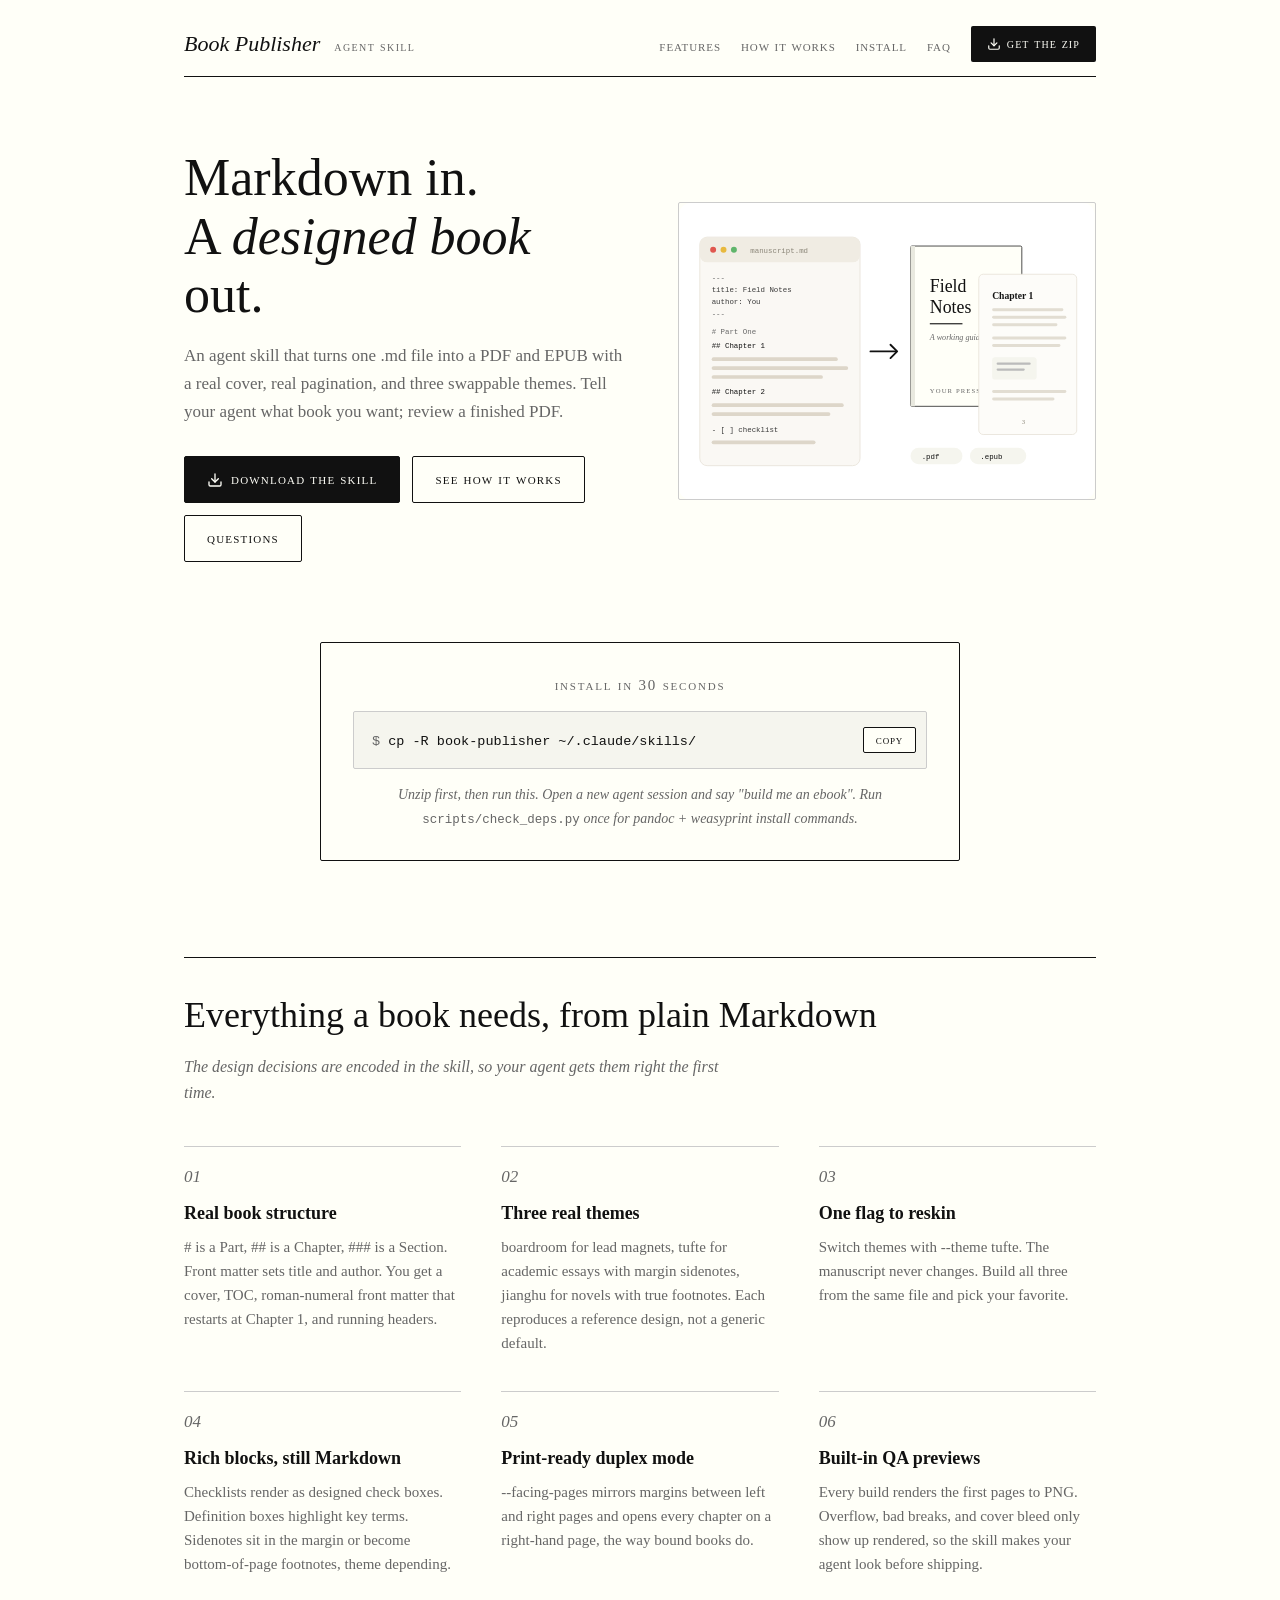
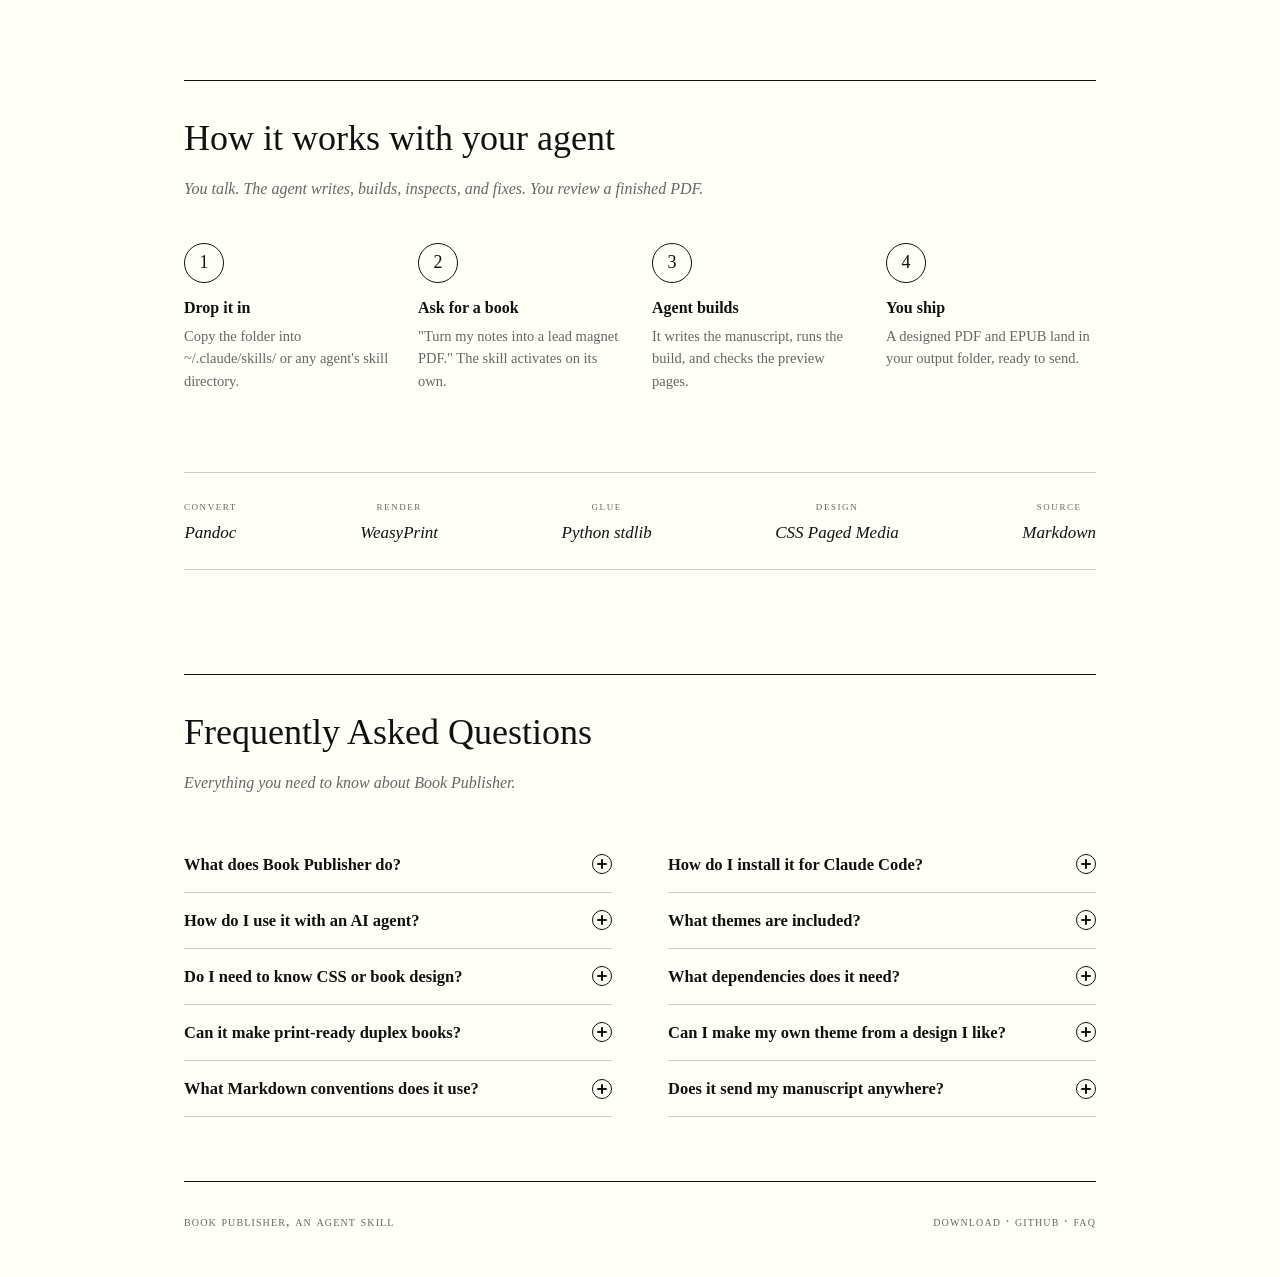
==== site/index.html @ 3c1a888c "feat: initial release of book-publisher agent skill Markdown manuscript to designed PDF + EPUB. Thre" ====
<!DOCTYPE html>
<html lang="en">
<head>
  <meta charset="UTF-8">
  <meta name="viewport" content="width=device-width, initial-scale=1.0">
  <title>Book Publisher: Turn Markdown into designed PDF and EPUB books</title>
  <meta name="description" content="Builds designed PDF and EPUB books from one Markdown file. Three real themes, cover pages, sidenotes, print-ready pagination. An agent skill, free and offline.">
  <meta name="keywords" content="book publisher skill, markdown to pdf book, markdown to epub, ebook generator, lead magnet pdf, agent skill, claude code skill, pandoc weasyprint book, book from markdown">
  <meta name="robots" content="index, follow">
  <meta name="author" content="Book Publisher">
  <meta name="theme-color" content="#fffff8">
  <link rel="canonical" href="https://bookpublisher.cc4.marketing/">

  <!-- Open Graph -->
  <meta property="og:type" content="website">
  <meta property="og:url" content="https://bookpublisher.cc4.marketing/">
  <meta property="og:title" content="Book Publisher: Turn Markdown into designed PDF and EPUB books">
  <meta property="og:description" content="One Markdown file in, a designed book out. Cover, TOC, sidenotes, three themes, print-ready pagination. Runs offline with your AI agent.">
  <meta property="og:site_name" content="Book Publisher">
  <meta property="og:locale" content="en_US">

  <!-- Twitter Card -->
  <meta name="twitter:card" content="summary_large_image">
  <meta name="twitter:url" content="https://bookpublisher.cc4.marketing/">
  <meta name="twitter:title" content="Book Publisher: Turn Markdown into designed PDF and EPUB books">
  <meta name="twitter:description" content="Write Markdown, get a designed book. Three themes, real pagination, EPUB included. Free, offline, agent-native.">

  <!-- Structured Data: SoftwareApplication -->
  <script type="application/ld+json">
  {
    "@context": "https://schema.org",
    "@type": "SoftwareApplication",
    "name": "Book Publisher",
    "applicationCategory": "DesktopApplication",
    "operatingSystem": "macOS, Linux",
    "url": "https://bookpublisher.cc4.marketing/",
    "description": "Builds designed PDF and EPUB books from one Markdown file. Three real themes, cover pages, sidenotes, print-ready pagination. An agent skill, free and offline.",
    "offers": { "@type": "Offer", "price": "0", "priceCurrency": "USD" },
    "softwareVersion": "0.1.0",
    "codeRepository": "https://github.com/blacklogos/book-publisher",
    "featureList": [
      "One Markdown manuscript builds both PDF and EPUB",
      "Three swappable themes derived from real reference designs",
      "Cover page, TOC, roman-numeral front matter, running headers",
      "Checklists, definition boxes, sidenotes, and real footnotes",
      "Facing-pages mode with mirrored margins for duplex print",
      "Automatic preview PNGs of rendered pages for QA",
      "Works with Claude Code, Codex, and any agent that reads skill folders"
    ]
  }
  </script>

  <!-- Structured Data: FAQPage -->
  <script type="application/ld+json">
  {
    "@context": "https://schema.org",
    "@type": "FAQPage",
    "mainEntity": [
      {
        "@type": "Question",
        "name": "What does Book Publisher do?",
        "acceptedAnswer": { "@type": "Answer", "text": "Book Publisher is an agent skill that turns a single Markdown manuscript into a designed PDF and EPUB book. It produces a full-bleed cover, table of contents, part and chapter openers, page numbers, running headers, sidenotes, and checklists, all from plain Markdown headings and front matter." }
      },
      {
        "@type": "Question",
        "name": "How do I install Book Publisher for Claude Code?",
        "acceptedAnswer": { "@type": "Answer", "text": "Unzip the package and copy the book-publisher folder into your skills directory: cp -R book-publisher ~/.claude/skills/ for all projects, or into your-repo/.claude/skills/ for one project. Open a new Claude session and ask for a book; the skill activates automatically." }
      },
      {
        "@type": "Question",
        "name": "How do I use Book Publisher with an AI agent?",
        "acceptedAnswer": { "@type": "Answer", "text": "After installing, just describe the book you want in plain language, for example 'Turn my notes into a lead magnet PDF' or 'Write a 5-chapter guide to sourdough and build it as a book'. The agent reads the skill, writes or adapts the manuscript, builds the PDF and EPUB, and inspects rendered preview images before handing it over. No commands needed from you." }
      },
      {
        "@type": "Question",
        "name": "What themes are included in Book Publisher?",
        "acceptedAnswer": { "@type": "Answer", "text": "Book Publisher ships three themes: boardroom, a corporate lead-magnet look with colored headings and a full-bleed cover; tufte, a monochrome academic style with margin sidenotes adapted from Tufte CSS; and jianghu, a translated-novel look with digest trim, centered chapter openers, and real bottom-of-page footnotes. Switching themes is one flag and never requires manuscript changes." }
      },
      {
        "@type": "Question",
        "name": "Do I need to know CSS or book design to use Book Publisher?",
        "acceptedAnswer": { "@type": "Answer", "text": "No. Book Publisher encodes the design decisions: where chapters break, how the table of contents nests, how front matter is numbered. You write ordinary Markdown headings and the themes handle typography and pagination. Design tokens are exposed as CSS custom properties only if you want to customize." }
      },
      {
        "@type": "Question",
        "name": "What dependencies does Book Publisher need?",
        "acceptedAnswer": { "@type": "Answer", "text": "Book Publisher needs two tools: pandoc for Markdown conversion and weasyprint for print-quality PDF rendering. The included check_deps.py script detects your OS and prints the exact install commands, for example brew install pandoc and uv tool install weasyprint on macOS. Everything else is Python standard library." }
      },
      {
        "@type": "Question",
        "name": "Can Book Publisher make print-ready books for double-sided printing?",
        "acceptedAnswer": { "@type": "Answer", "text": "Yes. Add the --facing-pages flag and margins mirror between left and right pages, running headers alternate, and every chapter opens on a right-hand page, inserting a blank left page when needed, the way bound books do. Without the flag you get single-sided output ideal for screen reading." }
      },
      {
        "@type": "Question",
        "name": "Can I create my own theme from a design I like?",
        "acceptedAnswer": { "@type": "Answer", "text": "Yes. Book Publisher documents the exact process used to build its three themes: fetch the reference PDF or web page, sample the real colors, read the real fonts and CSS, then translate to print CSS. Hand your agent the reference and say 'make a theme from this'; the guide in references/themes.md covers the known pitfalls." }
      },
      {
        "@type": "Question",
        "name": "What Markdown conventions does the manuscript use?",
        "acceptedAnswer": { "@type": "Answer", "text": "Simple ones: a level-1 heading is a Part, level-2 is a Chapter, level-3 is a Section. YAML front matter at the top sets title, subtitle, author, and publisher. Checklists, definition boxes, and sidenotes use ordinary Markdown syntax, and a working example manuscript demonstrating every pattern is bundled to copy from." }
      },
      {
        "@type": "Question",
        "name": "Does Book Publisher send my manuscript anywhere?",
        "acceptedAnswer": { "@type": "Answer", "text": "No. Book Publisher runs entirely on your machine. Pandoc and WeasyPrint are local tools, the build script is offline Python, and your manuscript never leaves your computer. There is no server, no account, and no telemetry." }
      }
    ]
  }
  </script>

  <style>
    *, *::before, *::after { margin: 0; padding: 0; box-sizing: border-box; }

    /* Tufte tokens, lifted from the skill's tufte theme pdf.css */
    :root {
      --paper: #fffff8;
      --ink: #111111;
      --muted: #666666;
      --rule: #cccccc;
      --faint: #f5f5ee;
      --radius: 2px;
      --font-serif: Georgia, "Palatino Linotype", "Times New Roman", "Book Antiqua", Palatino, serif;
      --font-sans: "Gill Sans", "Gill Sans MT", Calibri, sans-serif;
      --font-mono: Menlo, Consolas, "Liberation Mono", monospace;
    }

    body {
      font-family: var(--font-serif);
      color: var(--ink);
      background: var(--paper);
      min-height: 100vh;
      line-height: 1.65;
      font-size: 17px;
    }

    .container { max-width: 960px; margin: 0 auto; padding: 0 24px; }

    .smallcaps {
      font-variant: small-caps;
      letter-spacing: 0.08em;
      text-transform: lowercase;
    }

    /* ── Header: flat, rule-separated, no pill ── */
    header { padding: 26px 0 0; }
    .header-inner {
      display: flex; align-items: baseline; justify-content: space-between;
      border-bottom: 1px solid var(--ink);
      padding-bottom: 14px;
    }
    .header-left { display: flex; align-items: baseline; gap: 14px; }
    .logo { font-family: var(--font-serif); font-size: 22px; font-style: italic; color: var(--ink); text-decoration: none; }
    .badge {
      font-family: var(--font-serif); font-variant: small-caps; text-transform: lowercase;
      letter-spacing: 0.1em; font-size: 14px; color: var(--muted);
    }
    .header-right { display: flex; align-items: baseline; gap: 20px; }
    .header-link {
      font-size: 15px; color: var(--muted); text-decoration: none;
      font-variant: small-caps; text-transform: lowercase; letter-spacing: 0.06em;
      transition: color 0.2s;
    }
    .header-link:hover { color: var(--ink); }
    .gh-btn {
      display: inline-flex; align-items: center; gap: 6px;
      background: var(--ink); color: var(--paper);
      font-family: var(--font-serif); font-size: 14px;
      font-variant: small-caps; text-transform: lowercase; letter-spacing: 0.08em;
      padding: 6px 16px; border-radius: var(--radius); text-decoration: none;
      transition: background 0.2s;
    }
    .gh-btn:hover { background: #333; }

    /* ── Hero ── */
    .hero { padding: 72px 0 48px; display: grid; grid-template-columns: 1.05fr 1fr; gap: 56px; align-items: center; }
    .hero-text h1 {
      font-family: var(--font-serif); font-weight: 400;
      font-size: clamp(34px, 4.6vw, 52px); line-height: 1.12; margin-bottom: 18px;
    }
    .hero-text h1 span { font-style: italic; }
    .hero-text .tagline { font-size: 17px; color: var(--muted); margin-bottom: 30px; max-width: 460px; }
    .hero-ctas { display: flex; gap: 12px; flex-wrap: wrap; align-items: center; }
    .btn-primary, .btn-dark, .btn-secondary {
      display: inline-flex; align-items: center; gap: 8px;
      font-family: var(--font-serif); font-size: 15px;
      font-variant: small-caps; text-transform: lowercase; letter-spacing: 0.08em;
      padding: 10px 22px; border-radius: var(--radius);
      text-decoration: none; cursor: pointer;
      transition: background 0.2s, color 0.2s;
    }
    .btn-primary { background: var(--ink); color: var(--paper); border: 1px solid var(--ink); }
    .btn-primary:hover { background: #333; }
    .btn-dark, .btn-secondary { background: transparent; color: var(--ink); border: 1px solid var(--ink); }
    .btn-dark:hover, .btn-secondary:hover { background: var(--faint); }

    .hero-visual { position: relative; }
    .hero-visual .screenshot {
      width: 100%;
      border: 1px solid var(--rule);
      border-radius: var(--radius);
      background: var(--paper);
    }
    .hero-visual .screenshot-glow { display: none; }

    /* ── Install card: hairline box, light code block ── */
    .install-section { padding: 32px 0 48px; }
    .install-card {
      border: 1px solid var(--ink); border-radius: var(--radius);
      padding: 30px 32px; max-width: 640px; margin: 0 auto; text-align: center;
    }
    .install-card .label {
      font-family: var(--font-serif); font-variant: small-caps; text-transform: lowercase;
      letter-spacing: 0.12em; font-size: 15px; color: var(--muted); margin-bottom: 14px;
    }
    .install-code {
      position: relative; background: var(--faint);
      border: 1px solid var(--rule); border-radius: var(--radius);
      padding: 14px 92px 14px 18px; text-align: left;
    }
    .install-code code { font-family: var(--font-mono); font-size: 13.5px; color: var(--ink); word-break: break-all; }
    .install-code code .prompt { color: var(--muted); }
    .install-note { font-size: 14px; color: var(--muted); margin-top: 14px; font-style: italic; }
    .install-note code { font-family: var(--font-mono); font-size: 12.5px; font-style: normal; }
    .copy-btn {
      position: absolute; top: 50%; right: 10px; transform: translateY(-50%);
      background: var(--paper); border: 1px solid var(--ink);
      color: var(--ink); font-family: var(--font-serif); font-size: 13px;
      font-variant: small-caps; text-transform: lowercase; letter-spacing: 0.06em;
      padding: 4px 12px; border-radius: var(--radius); cursor: pointer;
      transition: background 0.2s, color 0.2s;
    }
    .copy-btn:hover { background: var(--ink); color: var(--paper); }
    .copy-btn.copied { background: var(--ink); color: var(--paper); }

    /* ── Section headings: rule above, italic sub ── */
    .section-heading { text-align: left; margin-bottom: 40px; border-top: 1px solid var(--ink); padding-top: 28px; }
    .section-heading h2 { font-family: var(--font-serif); font-weight: 400; font-size: clamp(26px, 3.6vw, 36px); margin-bottom: 8px; }
    .section-heading p { color: var(--muted); font-size: 16px; font-style: italic; max-width: 560px; }

    /* ── Features: flat entries with top rules, no cards ── */
    .features { padding: 48px 0 56px; }
    .features-grid { display: grid; grid-template-columns: repeat(3, 1fr); gap: 36px 40px; }
    .feature-card { border-top: 1px solid var(--rule); padding-top: 16px; }
    .feature-num {
      font-family: var(--font-serif); font-style: italic;
      font-size: 17px; color: var(--muted); margin-bottom: 8px;
    }
    .feature-card h3 { font-family: var(--font-serif); font-weight: 700; font-size: 18px; margin-bottom: 6px; }
    .feature-card p { font-size: 15px; color: var(--muted); line-height: 1.6; }

    /* ── How It Works ── */
    .how-it-works { padding: 48px 0 56px; }
    .steps { display: grid; grid-template-columns: repeat(4, 1fr); gap: 24px; }
    .step { text-align: left; position: relative; }
    .step-num {
      width: 40px; height: 40px; border-radius: 50%;
      background: transparent; color: var(--ink); border: 1px solid var(--ink);
      font-family: var(--font-serif); font-size: 18px;
      display: inline-flex; align-items: center; justify-content: center; margin-bottom: 12px;
    }
    .step h3 { font-family: var(--font-serif); font-weight: 700; font-size: 16px; margin-bottom: 4px; }
    .step p { font-size: 14.5px; color: var(--muted); line-height: 1.55; }
    .step:not(:last-child)::after { display: none; }

    /* ── Tech stack: single rule row ── */
    .tech { padding: 24px 0 56px; }
    .tech-inner {
      border-top: 1px solid var(--rule); border-bottom: 1px solid var(--rule);
      padding: 22px 0;
      display: flex; align-items: baseline; justify-content: space-between; gap: 24px; flex-wrap: wrap;
    }
    .tech-item { text-align: center; }
    .tech-item .tech-label {
      font-variant: small-caps; text-transform: lowercase; letter-spacing: 0.12em;
      font-size: 13px; color: var(--muted); margin-bottom: 2px;
    }
    .tech-item .tech-name { font-family: var(--font-serif); font-style: italic; font-size: 17px; }

    /* ── FAQ ── */
    .faq { padding: 48px 0 64px; }
    .faq-grid { display: grid; grid-template-columns: 1fr 1fr; gap: 0 56px; }
    .faq-item { border-bottom: 1px solid var(--rule); }
    .faq-q {
      all: unset; box-sizing: border-box;
      display: flex; align-items: center; justify-content: space-between; gap: 12px;
      width: 100%; padding: 16px 0;
      font-family: var(--font-serif); font-size: 16.5px; font-weight: 700;
      color: var(--ink); cursor: pointer; line-height: 1.4;
    }
    .faq-q:hover { color: var(--muted); }
    .faq-icon {
      width: 20px; height: 20px; border-radius: 50%;
      border: 1px solid var(--ink); background: transparent;
      display: flex; align-items: center; justify-content: center; flex-shrink: 0;
      transition: background .2s;
    }
    .faq-icon svg { width: 10px; height: 10px; stroke: var(--ink); stroke-width: 2; stroke-linecap: round; fill: none; transition: transform .2s, stroke .2s; }
    .faq-item.open .faq-icon { background: var(--ink); }
    .faq-item.open .faq-icon svg { stroke: var(--paper); transform: rotate(45deg); }
    .faq-a { font-size: 15px; color: var(--muted); line-height: 1.7; max-height: 0; overflow: hidden; transition: max-height .3s ease; }
    .faq-a p { padding-bottom: 16px; }
    .faq-a code { font-family: var(--font-mono); font-size: 13px; }
    .faq-item.open .faq-a { max-height: 340px; }

    /* ── Footer ── */
    footer { padding: 28px 0 44px; border-top: 1px solid var(--ink); }
    .footer-inner { display: flex; justify-content: space-between; align-items: baseline; flex-wrap: wrap; gap: 12px; }
    .footer-inner span, .footer-inner a {
      font-family: var(--font-serif); font-variant: small-caps; text-transform: lowercase;
      letter-spacing: 0.08em; font-size: 14px; color: var(--muted); text-decoration: none;
    }
    .footer-inner a:hover { color: var(--ink); }

    /* ── Responsive ── */
    @media (max-width: 768px) {
      .hero { grid-template-columns: 1fr; padding: 44px 0 32px; gap: 36px; }
      .hero-text { text-align: left; }
      .features-grid { grid-template-columns: 1fr; }
      .steps { grid-template-columns: 1fr 1fr; gap: 28px; }
      .header-link { display: none; }
      .faq-grid { grid-template-columns: 1fr; }
      .footer-inner { flex-direction: column; }
      .tech-inner { justify-content: center; gap: 20px 32px; }
    }
    @media (max-width: 480px) { .steps { grid-template-columns: 1fr; } }
  </style>
</head>
<body>

  <!-- Header -->
  <div class="container">
    <header>
      <div class="header-inner">
        <div class="header-left">
          <a href="#" class="logo">Book Publisher</a>
          <span class="badge">Agent Skill</span>
        </div>
        <div class="header-right">
          <a href="#features" class="header-link">Features</a>
          <a href="#how" class="header-link">How it works</a>
          <a href="#install" class="header-link">Install</a>
          <a href="#faq" class="header-link">FAQ</a>
          <a href="https://github.com/blacklogos/book-publisher/releases/latest/download/book-publisher.zip" class="gh-btn" download>
            <svg width="14" height="14" viewBox="0 0 24 24" fill="none" stroke="currentColor" stroke-width="2" stroke-linecap="round" stroke-linejoin="round"><path d="M21 15v4a2 2 0 01-2 2H5a2 2 0 01-2-2v-4"/><polyline points="7 10 12 15 17 10"/><line x1="12" y1="15" x2="12" y2="3"/></svg>
            Get the Zip
          </a>
        </div>
      </div>
    </header>
  </div>

  <!-- Hero -->
  <div class="container">
    <section class="hero">
      <div class="hero-text">
        <h1>Markdown in.<br>A <span>designed book</span> out.</h1>
        <p class="tagline">An agent skill that turns one .md file into a PDF and EPUB with a real cover, real pagination, and three swappable themes. Tell your agent what book you want; review a finished PDF.</p>
        <div class="hero-ctas">
          <a href="https://github.com/blacklogos/book-publisher/releases/latest/download/book-publisher.zip" class="btn-primary" download>
            <svg width="16" height="16" viewBox="0 0 24 24" fill="none" stroke="currentColor" stroke-width="2" stroke-linecap="round" stroke-linejoin="round"><path d="M21 15v4a2 2 0 01-2 2H5a2 2 0 01-2-2v-4"/><polyline points="7 10 12 15 17 10"/><line x1="12" y1="15" x2="12" y2="3"/></svg>
            Download the Skill
          </a>
          <a href="#how" class="btn-dark">See how it works</a>
          <a href="#faq" class="btn-secondary">Questions</a>
        </div>
      </div>
      <div class="hero-visual">
        <div class="screenshot-glow"></div>
        <!-- Manuscript-to-book mockup: md file on the left, purple cover + inner page on the right -->
        <svg class="screenshot" viewBox="0 0 560 400" xmlns="http://www.w3.org/2000/svg" role="img" aria-label="A Markdown file turning into a designed book cover and page">
          <rect width="560" height="400" fill="#fff" rx="16"/>
          <!-- left: markdown editor card -->
          <rect x="28" y="46" width="216" height="308" rx="10" fill="#faf8f4" stroke="#e5e0d6"/>
          <rect x="28" y="46" width="216" height="34" rx="10" fill="#f0ece3"/>
          <circle cx="46" cy="63" r="4" fill="#e0574f"/><circle cx="60" cy="63" r="4" fill="#e8b93e"/><circle cx="74" cy="63" r="4" fill="#5fb56b"/>
          <text x="96" y="67" font-family="Menlo, monospace" font-size="10" fill="#8a8578">manuscript.md</text>
          <text x="44" y="104" font-family="Menlo, monospace" font-size="10" fill="#666666">---</text>
          <text x="44" y="120" font-family="Menlo, monospace" font-size="10" fill="#3a3a3a">title: Field Notes</text>
          <text x="44" y="136" font-family="Menlo, monospace" font-size="10" fill="#3a3a3a">author: You</text>
          <text x="44" y="152" font-family="Menlo, monospace" font-size="10" fill="#666666">---</text>
          <text x="44" y="176" font-family="Menlo, monospace" font-size="10" fill="#666666"># Part One</text>
          <text x="44" y="196" font-family="Menlo, monospace" font-size="10" fill="#111111">## Chapter 1</text>
          <rect x="44" y="208" width="170" height="5" rx="2.5" fill="#ddd6c9"/>
          <rect x="44" y="220" width="184" height="5" rx="2.5" fill="#ddd6c9"/>
          <rect x="44" y="232" width="150" height="5" rx="2.5" fill="#ddd6c9"/>
          <text x="44" y="258" font-family="Menlo, monospace" font-size="10" fill="#111111">## Chapter 2</text>
          <rect x="44" y="270" width="178" height="5" rx="2.5" fill="#ddd6c9"/>
          <rect x="44" y="282" width="160" height="5" rx="2.5" fill="#ddd6c9"/>
          <text x="44" y="308" font-family="Menlo, monospace" font-size="10" fill="#3a3a3a">- [ ] checklist</text>
          <rect x="44" y="320" width="140" height="5" rx="2.5" fill="#ddd6c9"/>
          <!-- arrow -->
          <g stroke="#111111" stroke-width="2.5" fill="none" stroke-linecap="round" stroke-linejoin="round">
            <path d="M258 200 h34"/><path d="M285 191 l9 9 -9 9"/>
          </g>
          <!-- right: book cover, tufte-style restrained paper cover -->
          <g>
            <rect x="312" y="58" width="150" height="216" rx="2" fill="#fffff8" stroke="#111111"/>
            <rect x="312" y="58" width="6" height="216" fill="#e9e9df"/>
            <text x="338" y="120" font-family="Georgia, serif" font-size="24" fill="#111111">Field</text>
            <text x="338" y="148" font-family="Georgia, serif" font-size="24" fill="#111111">Notes</text>
            <rect x="338" y="162" width="44" height="1.5" fill="#111111"/>
            <text x="338" y="184" font-family="Georgia, serif" font-style="italic" font-size="11" fill="#666666">A working guide</text>
            <text x="338" y="256" font-family="Georgia, serif" font-size="9" letter-spacing="1.5" fill="#666666">YOUR PRESS</text>
          </g>
          <!-- right: inner page peeking behind -->
          <g>
            <rect x="404" y="96" width="132" height="216" rx="6" fill="#fdfcf9" stroke="#e5e0d6"/>
            <text x="422" y="130" font-family="Georgia, serif" font-size="13" font-weight="700" fill="#141414">Chapter 1</text>
            <rect x="422" y="142" width="96" height="4" rx="2" fill="#e2ddd2"/>
            <rect x="422" y="152" width="100" height="4" rx="2" fill="#e2ddd2"/>
            <rect x="422" y="162" width="88" height="4" rx="2" fill="#e2ddd2"/>
            <rect x="422" y="180" width="100" height="4" rx="2" fill="#e2ddd2"/>
            <rect x="422" y="190" width="92" height="4" rx="2" fill="#e2ddd2"/>
            <!-- sidenote rail -->
            <rect x="422" y="208" width="60" height="30" rx="4" fill="#f5f5ee"/>
            <rect x="428" y="215" width="46" height="3" rx="1.5" fill="#bbbbbb"/>
            <rect x="428" y="223" width="38" height="3" rx="1.5" fill="#bbbbbb"/>
            <rect x="422" y="252" width="100" height="4" rx="2" fill="#e2ddd2"/>
            <rect x="422" y="262" width="84" height="4" rx="2" fill="#e2ddd2"/>
            <text x="462" y="298" font-family="Georgia, serif" font-size="9" fill="#8a8578">3</text>
          </g>
          <!-- caption chips -->
          <rect x="312" y="330" width="70" height="22" rx="11" fill="#f5f5ee"/>
          <text x="327" y="345" font-family="Menlo, monospace" font-size="10" fill="#111111">.pdf</text>
          <rect x="392" y="330" width="76" height="22" rx="11" fill="#f5f5ee"/>
          <text x="406" y="345" font-family="Menlo, monospace" font-size="10" fill="#111111">.epub</text>
        </svg>
      </div>
    </section>
  </div>

  <!-- Install -->
  <div class="container">
    <section class="install-section" id="install">
      <div class="install-card">
        <div class="label">Install in 30 seconds</div>
        <div class="install-code">
          <code><span class="prompt">$</span> cp -R book-publisher ~/.claude/skills/</code>
          <button class="copy-btn" data-copy="cp -R book-publisher ~/.claude/skills/">Copy</button>
        </div>
        <p class="install-note">Unzip first, then run this. Open a new agent session and say "build me an ebook". Run <code>scripts/check_deps.py</code> once for pandoc + weasyprint install commands.</p>
      </div>
    </section>
  </div>

  <!-- Features -->
  <div class="container">
    <section class="features" id="features">
      <div class="section-heading">
        <h2>Everything a book needs, from plain Markdown</h2>
        <p>The design decisions are encoded in the skill, so your agent gets them right the first time.</p>
      </div>
      <div class="features-grid">
        <div class="feature-card">
          <div class="feature-num">01</div>
          <h3>Real book structure</h3>
          <p># is a Part, ## is a Chapter, ### is a Section. Front matter sets title and author. You get a cover, TOC, roman-numeral front matter that restarts at Chapter 1, and running headers.</p>
        </div>
        <div class="feature-card">
          <div class="feature-num">02</div>
          <h3>Three real themes</h3>
          <p>boardroom for lead magnets, tufte for academic essays with margin sidenotes, jianghu for novels with true footnotes. Each reproduces a reference design, not a generic default.</p>
        </div>
        <div class="feature-card">
          <div class="feature-num">03</div>
          <h3>One flag to reskin</h3>
          <p>Switch themes with --theme tufte. The manuscript never changes. Build all three from the same file and pick your favorite.</p>
        </div>
        <div class="feature-card">
          <div class="feature-num">04</div>
          <h3>Rich blocks, still Markdown</h3>
          <p>Checklists render as designed check boxes. Definition boxes highlight key terms. Sidenotes sit in the margin or become bottom-of-page footnotes, theme depending.</p>
        </div>
        <div class="feature-card">
          <div class="feature-num">05</div>
          <h3>Print-ready duplex mode</h3>
          <p>--facing-pages mirrors margins between left and right pages and opens every chapter on a right-hand page, the way bound books do.</p>
        </div>
        <div class="feature-card">
          <div class="feature-num">06</div>
          <h3>Built-in QA previews</h3>
          <p>Every build renders the first pages to PNG. Overflow, bad breaks, and cover bleed only show up rendered, so the skill makes your agent look before shipping.</p>
        </div>
      </div>
    </section>
  </div>

  <!-- How It Works -->
  <div class="container">
    <section class="how-it-works" id="how">
      <div class="section-heading">
        <h2>How it works with your agent</h2>
        <p>You talk. The agent writes, builds, inspects, and fixes. You review a finished PDF.</p>
      </div>
      <div class="steps">
        <div class="step">
          <div class="step-num">1</div>
          <h3>Drop it in</h3>
          <p>Copy the folder into ~/.claude/skills/ or any agent's skill directory.</p>
        </div>
        <div class="step">
          <div class="step-num">2</div>
          <h3>Ask for a book</h3>
          <p>"Turn my notes into a lead magnet PDF." The skill activates on its own.</p>
        </div>
        <div class="step">
          <div class="step-num">3</div>
          <h3>Agent builds</h3>
          <p>It writes the manuscript, runs the build, and checks the preview pages.</p>
        </div>
        <div class="step">
          <div class="step-num">4</div>
          <h3>You ship</h3>
          <p>A designed PDF and EPUB land in your output folder, ready to send.</p>
        </div>
      </div>
    </section>
  </div>

  <!-- Tech Stack -->
  <div class="container">
    <section class="tech">
      <div class="tech-inner">
        <div class="tech-item"><div class="tech-label">Convert</div><div class="tech-name">Pandoc</div></div>
        <div class="tech-item"><div class="tech-label">Render</div><div class="tech-name">WeasyPrint</div></div>
        <div class="tech-item"><div class="tech-label">Glue</div><div class="tech-name">Python stdlib</div></div>
        <div class="tech-item"><div class="tech-label">Design</div><div class="tech-name">CSS Paged Media</div></div>
        <div class="tech-item"><div class="tech-label">Source</div><div class="tech-name">Markdown</div></div>
      </div>
    </section>
  </div>

  <!-- FAQ -->
  <div class="container">
    <section class="faq" id="faq">
      <div class="section-heading">
        <h2>Frequently Asked Questions</h2>
        <p>Everything you need to know about Book Publisher.</p>
      </div>
      <div class="faq-grid">
        <div class="faq-item">
          <button class="faq-q" aria-expanded="false">What does Book Publisher do?<span class="faq-icon"><svg viewBox="0 0 10 10"><path d="M5 1v8M1 5h8"/></svg></span></button>
          <div class="faq-a"><p>Book Publisher is an agent skill that turns a single Markdown manuscript into a designed PDF and EPUB book: full-bleed cover, table of contents, part and chapter openers, page numbers, running headers, sidenotes, and checklists, all from plain headings and front matter.</p></div>
        </div>
        <div class="faq-item">
          <button class="faq-q" aria-expanded="false">How do I install it for Claude Code?<span class="faq-icon"><svg viewBox="0 0 10 10"><path d="M5 1v8M1 5h8"/></svg></span></button>
          <div class="faq-a"><p>Unzip the package and run <code>cp -R book-publisher ~/.claude/skills/</code> for all projects, or copy into <code>your-repo/.claude/skills/</code> for one project. Open a new session and ask for a book; the skill activates automatically.</p></div>
        </div>
        <div class="faq-item">
          <button class="faq-q" aria-expanded="false">How do I use it with an AI agent?<span class="faq-icon"><svg viewBox="0 0 10 10"><path d="M5 1v8M1 5h8"/></svg></span></button>
          <div class="faq-a"><p>Just describe the book: "Write a 5-chapter beginner's guide to sourdough and build it as a book." The agent reads the skill, writes the manuscript, builds both formats, and inspects rendered previews before handing over. No commands needed from you.</p></div>
        </div>
        <div class="faq-item">
          <button class="faq-q" aria-expanded="false">What themes are included?<span class="faq-icon"><svg viewBox="0 0 10 10"><path d="M5 1v8M1 5h8"/></svg></span></button>
          <div class="faq-a"><p>Three: boardroom, a corporate lead-magnet look with a full-bleed cover; tufte, monochrome academic style with margin sidenotes; jianghu, a translated-novel look with digest trim and real footnotes. Switching is one flag, no manuscript changes.</p></div>
        </div>
        <div class="faq-item">
          <button class="faq-q" aria-expanded="false">Do I need to know CSS or book design?<span class="faq-icon"><svg viewBox="0 0 10 10"><path d="M5 1v8M1 5h8"/></svg></span></button>
          <div class="faq-a"><p>No. The skill encodes the design decisions: chapter breaks, TOC nesting, front-matter numbering. You write ordinary Markdown. Design tokens are exposed as CSS custom properties only if you want to customize.</p></div>
        </div>
        <div class="faq-item">
          <button class="faq-q" aria-expanded="false">What dependencies does it need?<span class="faq-icon"><svg viewBox="0 0 10 10"><path d="M5 1v8M1 5h8"/></svg></span></button>
          <div class="faq-a"><p>Two tools: pandoc and weasyprint. The bundled <code>check_deps.py</code> detects your OS and prints exact install commands (on macOS: <code>brew install pandoc</code>, <code>uv tool install weasyprint</code>). Everything else is Python standard library.</p></div>
        </div>
        <div class="faq-item">
          <button class="faq-q" aria-expanded="false">Can it make print-ready duplex books?<span class="faq-icon"><svg viewBox="0 0 10 10"><path d="M5 1v8M1 5h8"/></svg></span></button>
          <div class="faq-a"><p>Yes. Add <code>--facing-pages</code> and margins mirror between left and right pages, and every chapter opens on a right-hand page, inserting a blank left page when needed. Without the flag you get screen-reading output.</p></div>
        </div>
        <div class="faq-item">
          <button class="faq-q" aria-expanded="false">Can I make my own theme from a design I like?<span class="faq-icon"><svg viewBox="0 0 10 10"><path d="M5 1v8M1 5h8"/></svg></span></button>
          <div class="faq-a"><p>Yes. Hand your agent the reference PDF or page and say "make a theme from this". The skill documents the process used for its own themes: sample real colors, read real fonts, translate to print CSS, plus the known pitfalls.</p></div>
        </div>
        <div class="faq-item">
          <button class="faq-q" aria-expanded="false">What Markdown conventions does it use?<span class="faq-icon"><svg viewBox="0 0 10 10"><path d="M5 1v8M1 5h8"/></svg></span></button>
          <div class="faq-a"><p>Level-1 heading is a Part, level-2 a Chapter, level-3 a Section. YAML front matter sets title, subtitle, author, publisher. A working example manuscript demonstrating every pattern is bundled to copy from.</p></div>
        </div>
        <div class="faq-item">
          <button class="faq-q" aria-expanded="false">Does it send my manuscript anywhere?<span class="faq-icon"><svg viewBox="0 0 10 10"><path d="M5 1v8M1 5h8"/></svg></span></button>
          <div class="faq-a"><p>No. Book Publisher runs entirely on your machine. Pandoc and WeasyPrint are local tools, the build script is offline Python, and your manuscript never leaves your computer. No server, no account, no telemetry.</p></div>
        </div>
      </div>
    </section>
  </div>

  <!-- Footer -->
  <div class="container">
    <footer>
      <div class="footer-inner">
        <span>Book Publisher, an agent skill</span>
        <span><a href="https://github.com/blacklogos/book-publisher/releases/latest/download/book-publisher.zip" download>Download</a> · <a href="https://github.com/blacklogos/book-publisher">GitHub</a> · <a href="#faq">FAQ</a></span>
      </div>
    </footer>
  </div>

  <script>
    // Copy-to-clipboard with "Copied" feedback
    document.querySelectorAll('.copy-btn').forEach(btn => {
      btn.addEventListener('click', () => {
        navigator.clipboard.writeText(btn.dataset.copy).then(() => {
          btn.textContent = 'Copied';
          btn.classList.add('copied');
          setTimeout(() => { btn.textContent = 'Copy'; btn.classList.remove('copied'); }, 1600);
        });
      });
    });

    // Smooth scroll for anchor links
    document.querySelectorAll('a[href^="#"]').forEach(a => {
      a.addEventListener('click', e => {
        const target = document.querySelector(a.getAttribute('href'));
        if (target) { e.preventDefault(); target.scrollIntoView({ behavior: 'smooth' }); }
      });
    });

    // FAQ accordion: single-open
    document.querySelectorAll('.faq-q').forEach(btn => {
      btn.addEventListener('click', () => {
        const item = btn.closest('.faq-item');
        const isOpen = item.classList.contains('open');
        document.querySelectorAll('.faq-item.open').forEach(el => {
          el.classList.remove('open');
          el.querySelector('.faq-q').setAttribute('aria-expanded', 'false');
        });
        if (!isOpen) { item.classList.add('open'); btn.setAttribute('aria-expanded', 'true'); }
      });
    });
  </script>
</body>
</html>
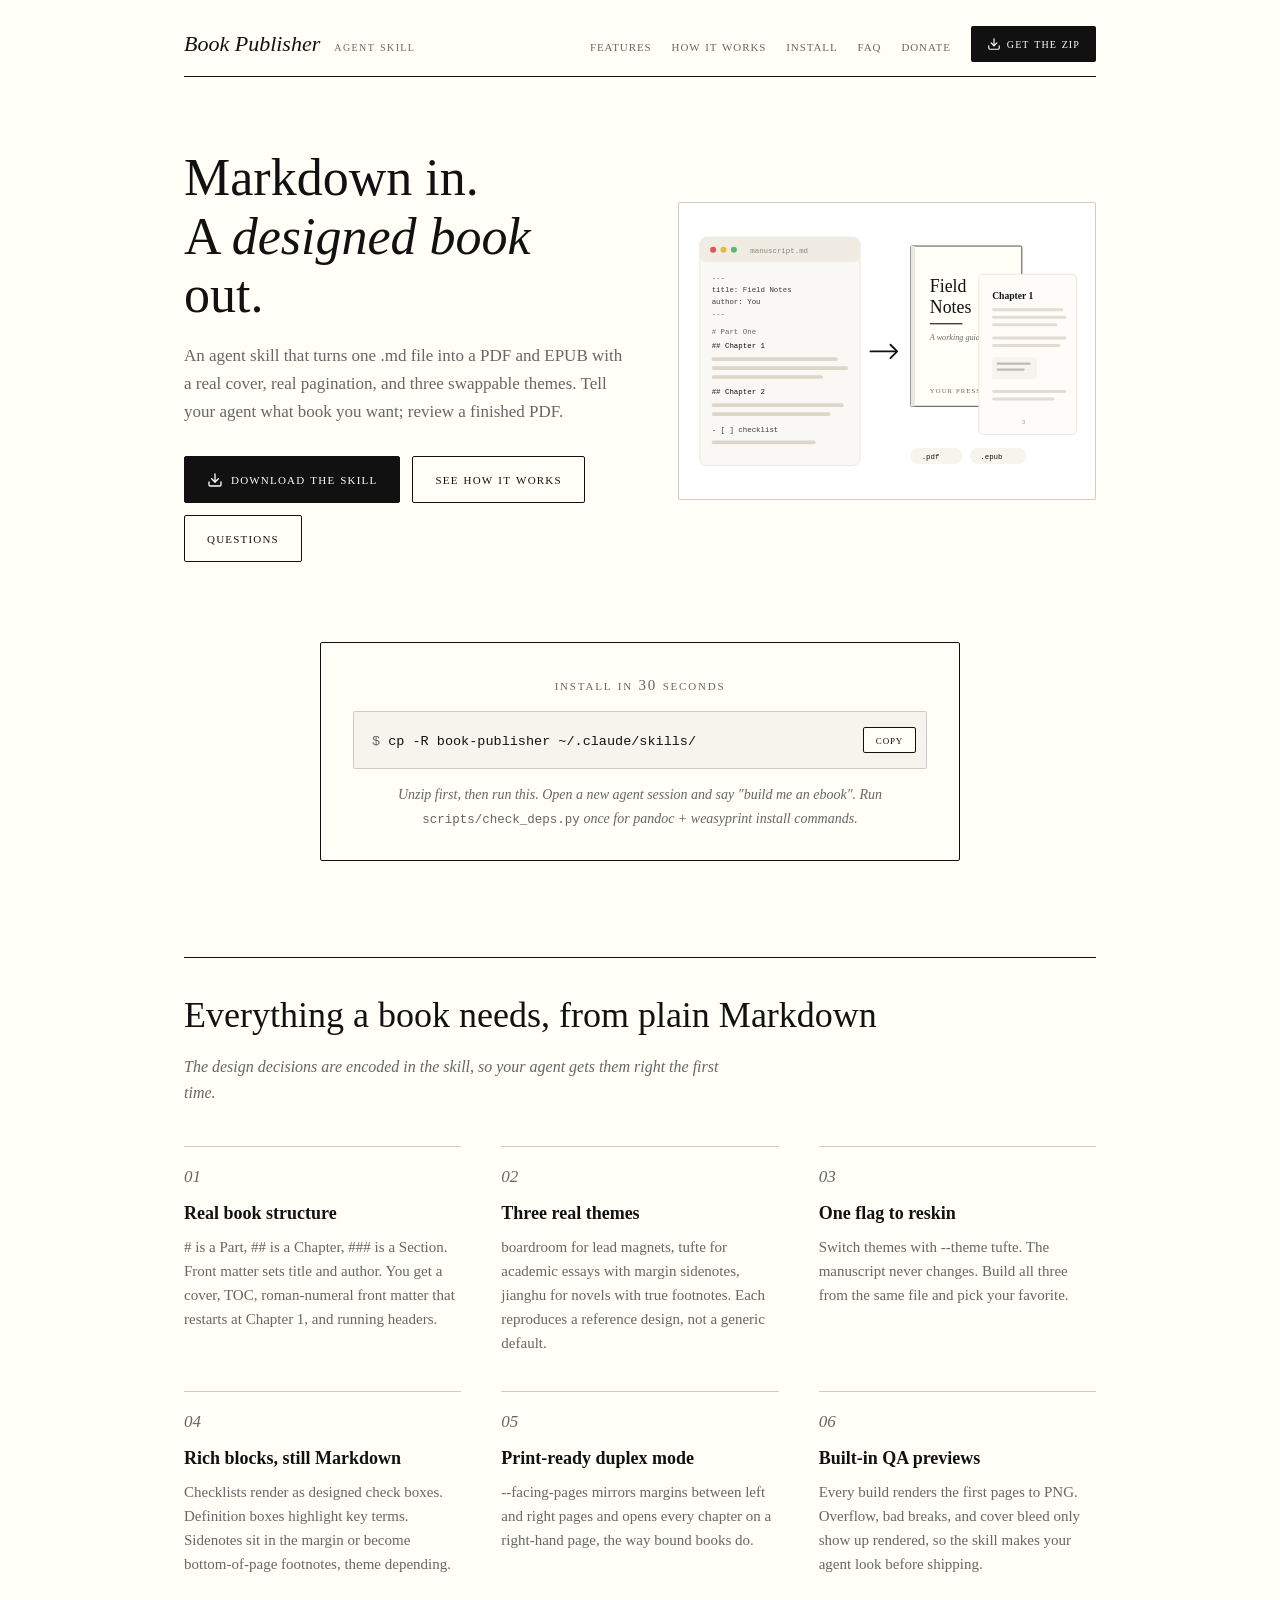
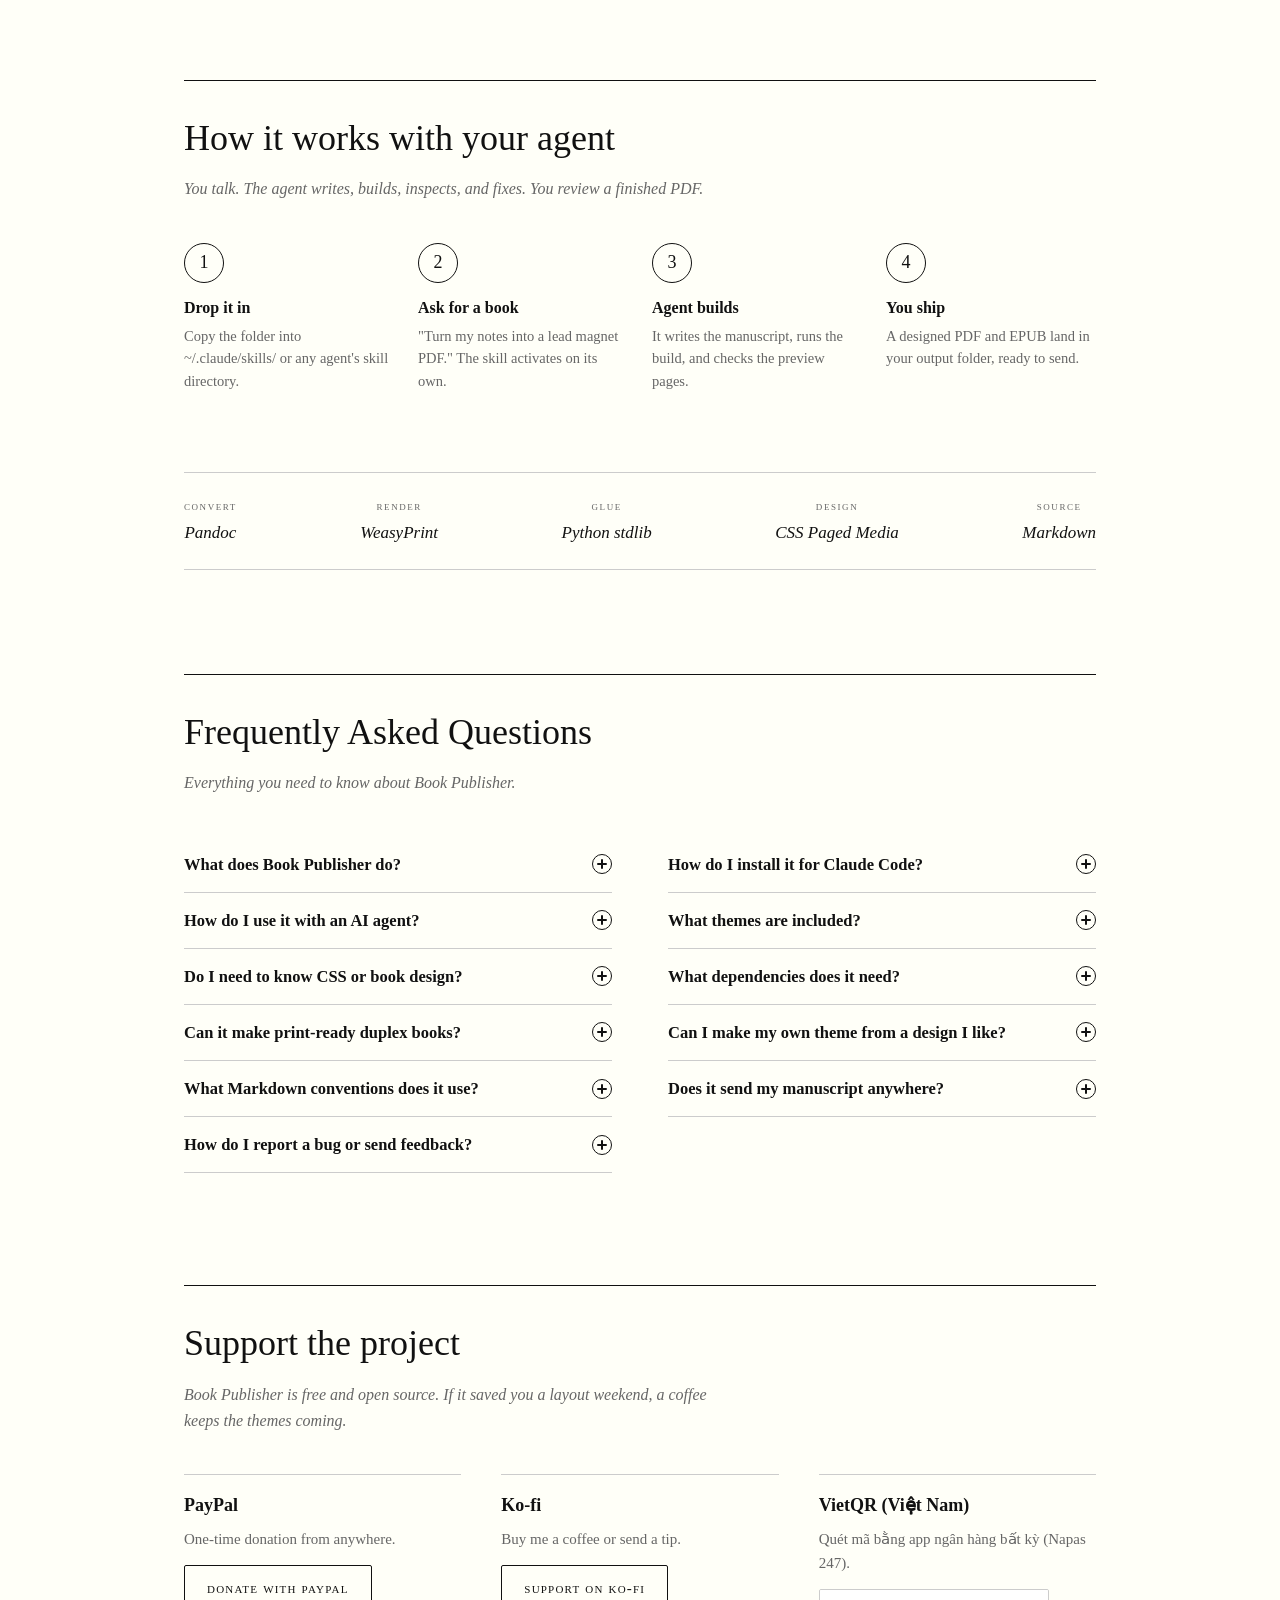
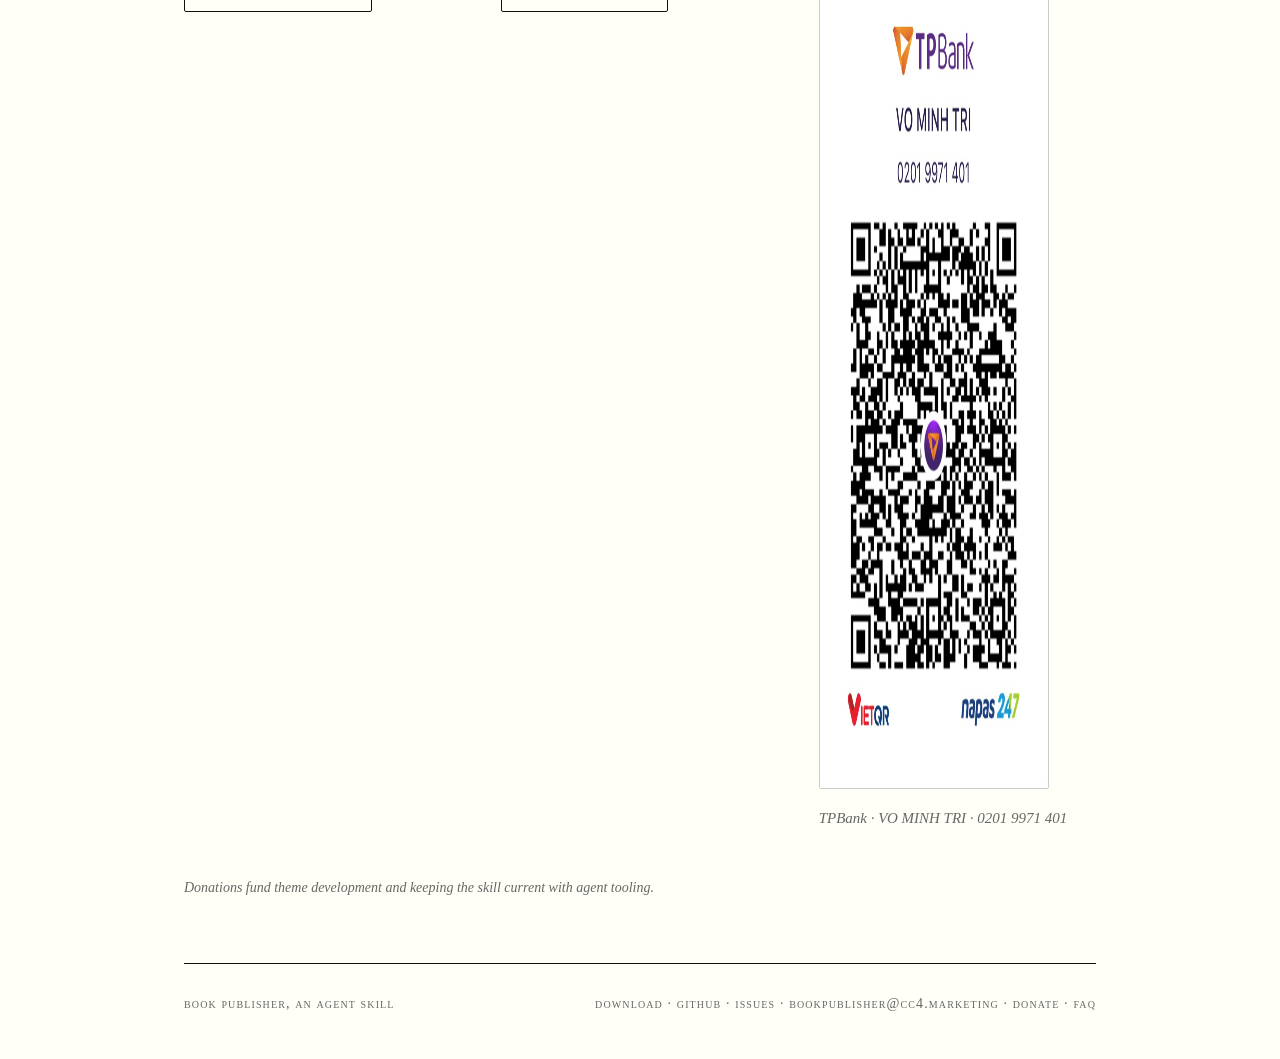
==== commit 2073a0ba: "feat: donate section (PayPal, Ko-fi, VietQR), feedback channels, issue templates" ====
--- a/site/index.html
+++ b/site/index.html
@@ -105,6 +105,11 @@
         "@type": "Question",
         "name": "Does Book Publisher send my manuscript anywhere?",
         "acceptedAnswer": { "@type": "Answer", "text": "No. Book Publisher runs entirely on your machine. Pandoc and WeasyPrint are local tools, the build script is offline Python, and your manuscript never leaves your computer. There is no server, no account, and no telemetry." }
+      },
+      {
+        "@type": "Question",
+        "name": "How do I report a bug or send feedback about Book Publisher?",
+        "acceptedAnswer": { "@type": "Answer", "text": "Report bugs and feature requests at github.com/blacklogos/book-publisher/issues. For anything else, email bookpublisher@cc4.marketing. Both channels are read by the maintainer." }
       }
     ]
   }
@@ -304,6 +309,17 @@
     .faq-a code { font-family: var(--font-mono); font-size: 13px; }
     .faq-item.open .faq-a { max-height: 340px; }
 
+    /* ── Donate ── */
+    .donate { padding: 48px 0 64px; }
+    .donate-grid { display: grid; grid-template-columns: 1fr 1fr 1fr; gap: 36px 40px; align-items: start; }
+    .donate-method { border-top: 1px solid var(--rule); padding-top: 16px; }
+    .donate-method h3 { font-family: var(--font-serif); font-weight: 700; font-size: 18px; margin-bottom: 6px; }
+    .donate-method p { font-size: 15px; color: var(--muted); line-height: 1.6; margin-bottom: 14px; }
+    .donate-qr { max-width: 230px; width: 100%; border: 1px solid var(--rule); border-radius: var(--radius); }
+    .donate-caption { font-size: 13.5px; color: var(--muted); font-style: italic; margin-top: 8px; }
+    .donate-note { margin-top: 32px; font-size: 14px; color: var(--muted); font-style: italic; }
+    @media (max-width: 768px) { .donate-grid { grid-template-columns: 1fr; } }
+
     /* ── Footer ── */
     footer { padding: 28px 0 44px; border-top: 1px solid var(--ink); }
     .footer-inner { display: flex; justify-content: space-between; align-items: baseline; flex-wrap: wrap; gap: 12px; }
@@ -342,6 +358,7 @@
           <a href="#how" class="header-link">How it works</a>
           <a href="#install" class="header-link">Install</a>
           <a href="#faq" class="header-link">FAQ</a>
+          <a href="#donate" class="header-link">Donate</a>
           <a href="https://github.com/blacklogos/book-publisher/releases/latest/download/book-publisher.zip" class="gh-btn" download>
             <svg width="14" height="14" viewBox="0 0 24 24" fill="none" stroke="currentColor" stroke-width="2" stroke-linecap="round" stroke-linejoin="round"><path d="M21 15v4a2 2 0 01-2 2H5a2 2 0 01-2-2v-4"/><polyline points="7 10 12 15 17 10"/><line x1="12" y1="15" x2="12" y2="3"/></svg>
             Get the Zip
@@ -580,7 +597,41 @@
           <button class="faq-q" aria-expanded="false">Does it send my manuscript anywhere?<span class="faq-icon"><svg viewBox="0 0 10 10"><path d="M5 1v8M1 5h8"/></svg></span></button>
           <div class="faq-a"><p>No. Book Publisher runs entirely on your machine. Pandoc and WeasyPrint are local tools, the build script is offline Python, and your manuscript never leaves your computer. No server, no account, no telemetry.</p></div>
         </div>
-      </div>
+        <div class="faq-item">
+          <button class="faq-q" aria-expanded="false">How do I report a bug or send feedback?<span class="faq-icon"><svg viewBox="0 0 10 10"><path d="M5 1v8M1 5h8"/></svg></span></button>
+          <div class="faq-a"><p>Open an issue at <a href="https://github.com/blacklogos/book-publisher/issues">github.com/blacklogos/book-publisher/issues</a> for bugs and requests, or email <a href="mailto:bookpublisher@cc4.marketing">bookpublisher@cc4.marketing</a> for anything else. Both are read by a human.</p></div>
+        </div>
+      </div>
+    </section>
+  </div>
+
+
+  <!-- Donate -->
+  <div class="container">
+    <section class="donate" id="donate">
+      <div class="section-heading">
+        <h2>Support the project</h2>
+        <p>Book Publisher is free and open source. If it saved you a layout weekend, a coffee keeps the themes coming.</p>
+      </div>
+      <div class="donate-grid">
+        <div class="donate-method">
+          <h3>PayPal</h3>
+          <p>One-time donation from anywhere.</p>
+          <a href="https://paypal.me/MinhTriVo?locale.x=en_US&country.x=VN" target="_blank" rel="noopener noreferrer" class="btn-secondary">Donate with PayPal</a>
+        </div>
+        <div class="donate-method">
+          <h3>Ko-fi</h3>
+          <p>Buy me a coffee or send a tip.</p>
+          <a href="https://ko-fi.com/cc4marketing" target="_blank" rel="noopener noreferrer" class="btn-secondary">Support on Ko-fi</a>
+        </div>
+        <div class="donate-method">
+          <h3>VietQR (Việt Nam)</h3>
+          <p>Quét mã bằng app ngân hàng bất kỳ (Napas 247).</p>
+          <img class="donate-qr" src="vietqr-tpbank.png" alt="VietQR chuyển khoản TPBank, VO MINH TRI, 0201 9971 401" loading="lazy" width="616" height="800">
+          <p class="donate-caption">TPBank · VO MINH TRI · 0201 9971 401</p>
+        </div>
+      </div>
+      <p class="donate-note">Donations fund theme development and keeping the skill current with agent tooling.</p>
     </section>
   </div>
 
@@ -589,7 +640,7 @@
     <footer>
       <div class="footer-inner">
         <span>Book Publisher, an agent skill</span>
-        <span><a href="https://github.com/blacklogos/book-publisher/releases/latest/download/book-publisher.zip" download>Download</a> · <a href="https://github.com/blacklogos/book-publisher">GitHub</a> · <a href="#faq">FAQ</a></span>
+        <span><a href="https://github.com/blacklogos/book-publisher/releases/latest/download/book-publisher.zip" download>Download</a> · <a href="https://github.com/blacklogos/book-publisher">GitHub</a> · <a href="https://github.com/blacklogos/book-publisher/issues">Issues</a> · <a href="mailto:bookpublisher@cc4.marketing">bookpublisher@cc4.marketing</a> · <a href="#donate">Donate</a> · <a href="#faq">FAQ</a></span>
       </div>
     </footer>
   </div>
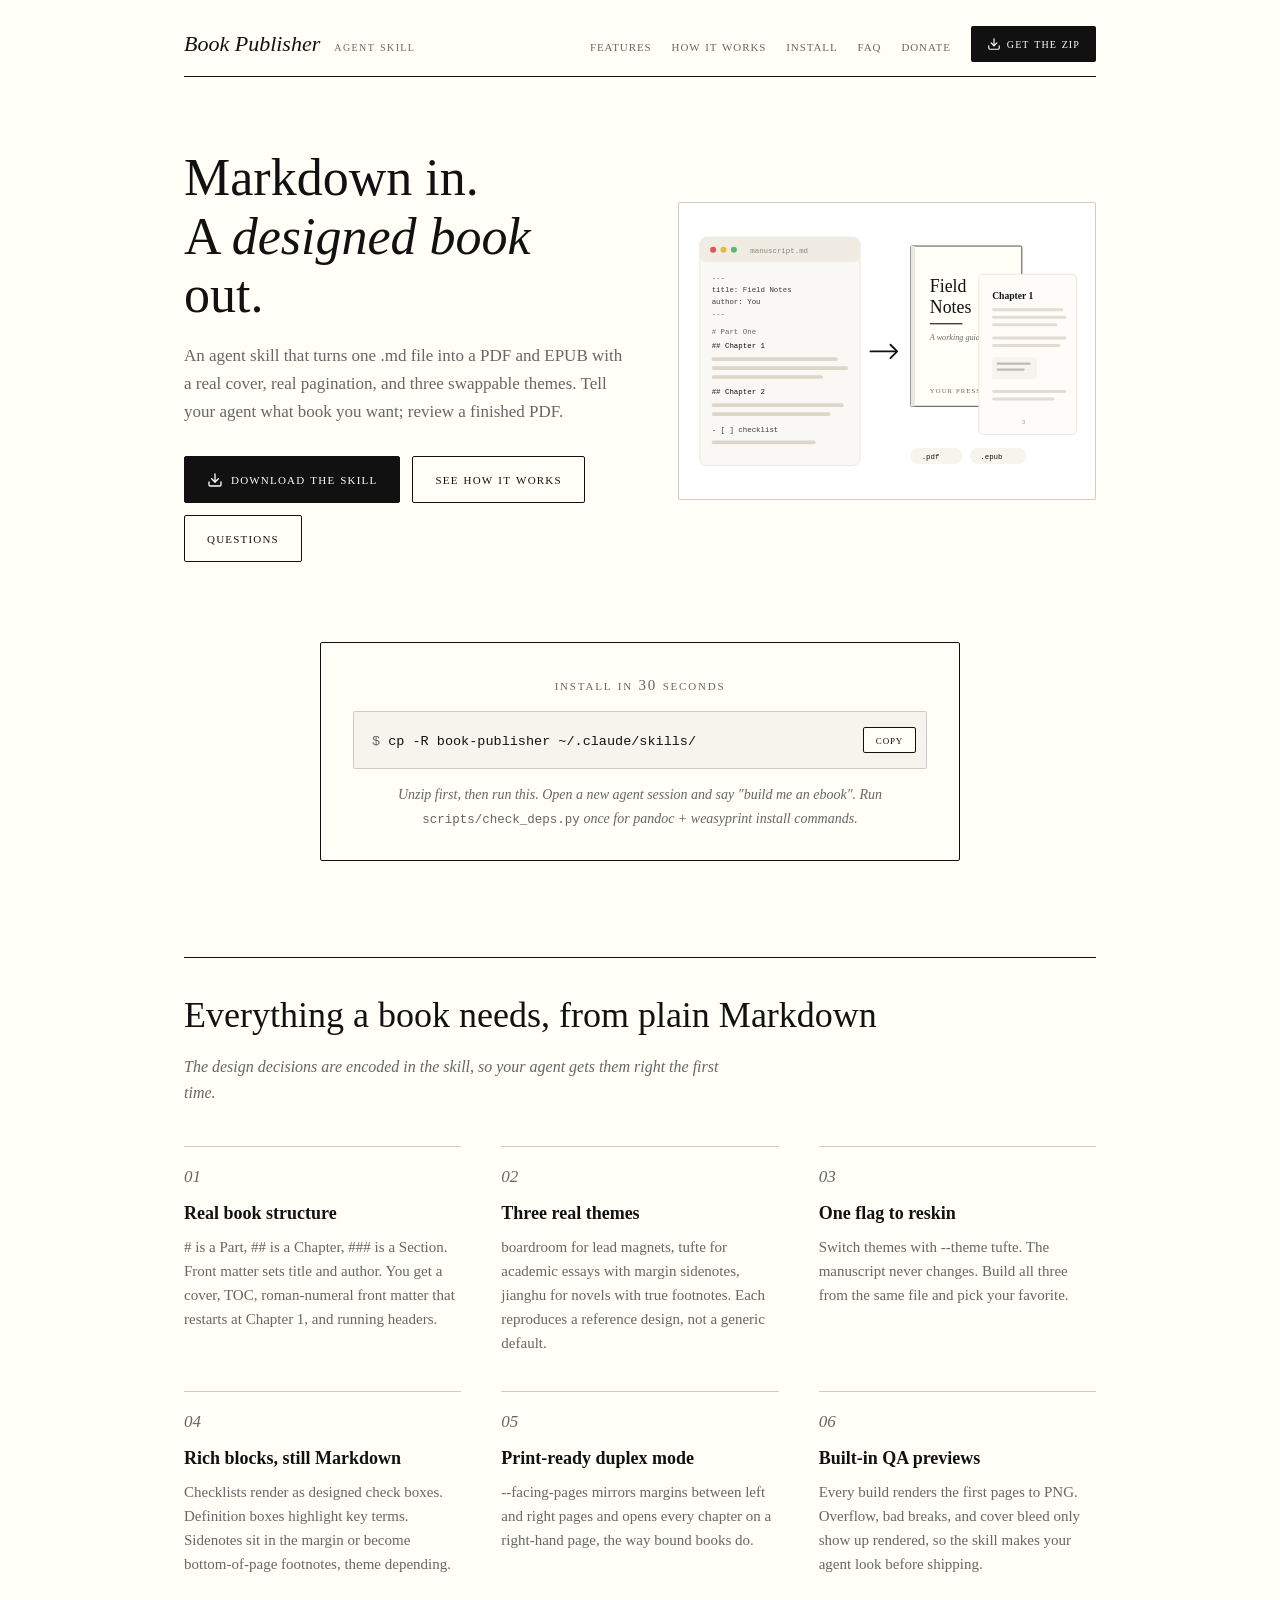
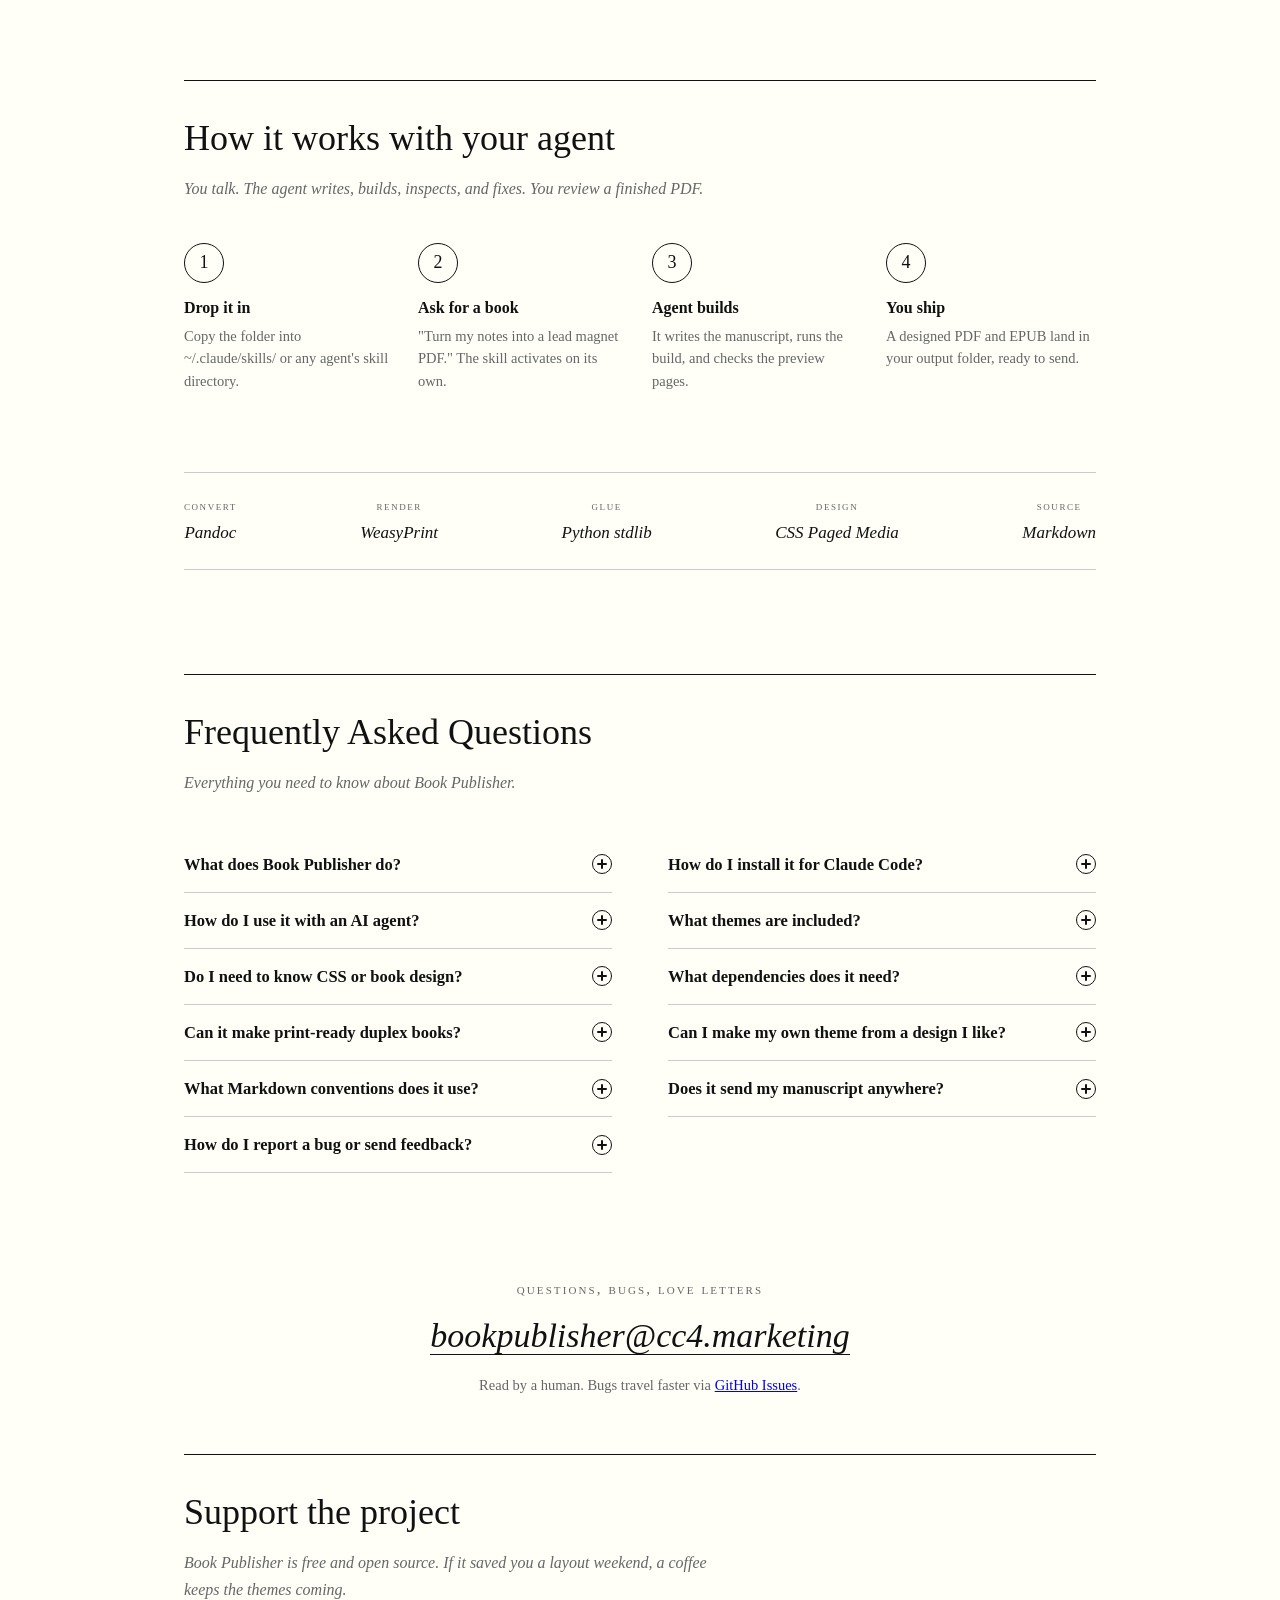
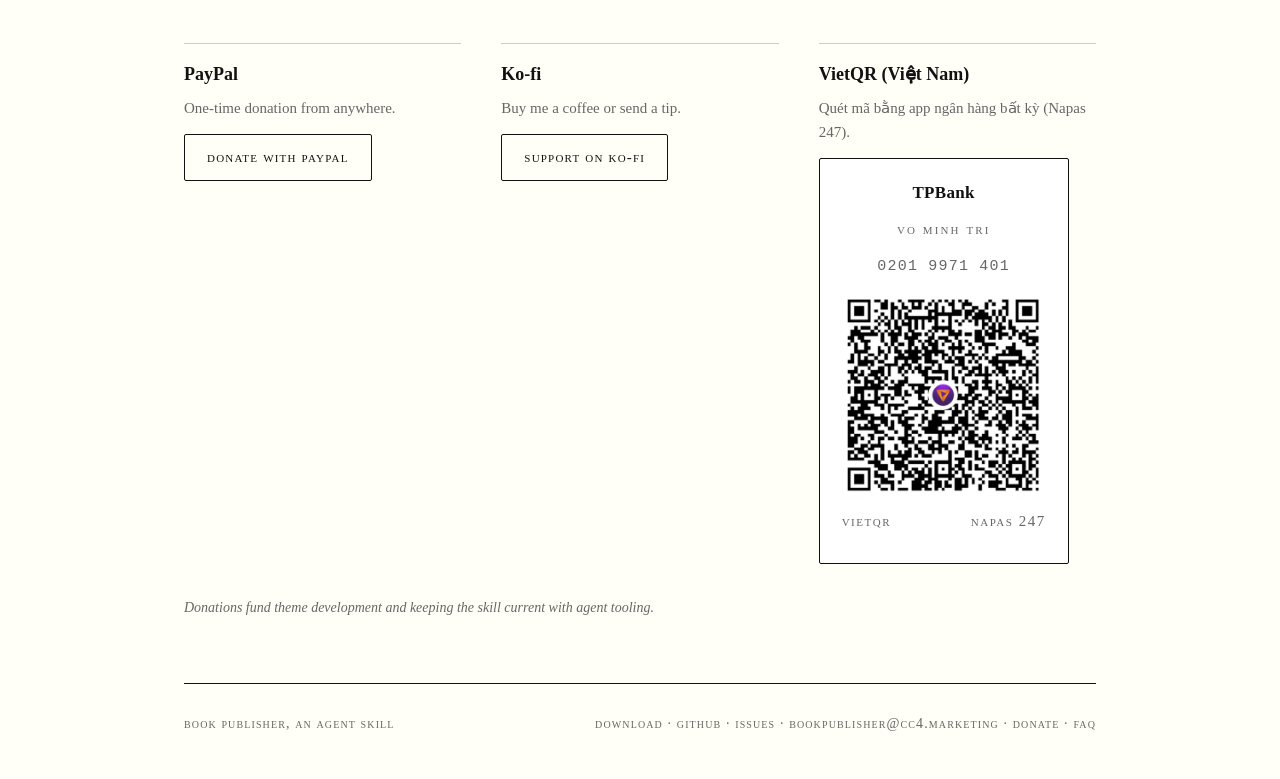
==== commit ce835027: "fix: native VietQR card (undistorted QR), prominent feedback email strip" ====
--- a/site/index.html
+++ b/site/index.html
@@ -309,14 +309,50 @@
     .faq-a code { font-family: var(--font-mono); font-size: 13px; }
     .faq-item.open .faq-a { max-height: 340px; }
 
+    /* ── Feedback strip: the email, prominent ── */
+    .feedback-strip { padding: 40px 0 8px; text-align: center; }
+    .feedback-strip .label {
+      font-variant: small-caps; text-transform: lowercase; letter-spacing: 0.14em;
+      font-size: 15px; color: var(--muted); margin-bottom: 6px;
+    }
+    .feedback-strip a.mail {
+      font-family: var(--font-serif); font-style: italic;
+      font-size: clamp(24px, 3.4vw, 34px); color: var(--ink);
+      text-decoration: none; border-bottom: 1px solid var(--ink);
+    }
+    .feedback-strip a.mail:hover { color: var(--muted); border-color: var(--muted); }
+    .feedback-strip .alt { font-size: 14.5px; color: var(--muted); margin-top: 10px; }
+
     /* ── Donate ── */
     .donate { padding: 48px 0 64px; }
     .donate-grid { display: grid; grid-template-columns: 1fr 1fr 1fr; gap: 36px 40px; align-items: start; }
     .donate-method { border-top: 1px solid var(--rule); padding-top: 16px; }
     .donate-method h3 { font-family: var(--font-serif); font-weight: 700; font-size: 18px; margin-bottom: 6px; }
     .donate-method p { font-size: 15px; color: var(--muted); line-height: 1.6; margin-bottom: 14px; }
-    .donate-qr { max-width: 230px; width: 100%; border: 1px solid var(--rule); border-radius: var(--radius); }
-    .donate-caption { font-size: 13.5px; color: var(--muted); font-style: italic; margin-top: 8px; }
+    /* Native VietQR card: typography matches the page, only the QR matrix is raster */
+    .qr-card {
+      max-width: 250px; margin: 0; padding: 20px 22px 16px;
+      border: 1px solid var(--ink); border-radius: var(--radius);
+      background: #ffffff; text-align: center;
+    }
+    .qr-bank {
+      font-family: var(--font-serif); font-weight: 700; font-size: 17px;
+      letter-spacing: 0.02em; margin-bottom: 10px;
+    }
+    .qr-holder {
+      font-variant: small-caps; text-transform: lowercase; letter-spacing: 0.14em;
+      font-size: 15px; color: var(--ink); margin-bottom: 2px;
+    }
+    .qr-account {
+      font-family: var(--font-mono); font-size: 14px; color: var(--muted);
+      letter-spacing: 0.08em; margin-bottom: 12px;
+    }
+    .qr-img { width: 100%; height: auto; display: block; }
+    .qr-rails {
+      display: flex; justify-content: space-between; margin-top: 10px;
+      font-variant: small-caps; text-transform: lowercase; letter-spacing: 0.1em;
+      font-size: 12.5px; color: var(--muted);
+    }
     .donate-note { margin-top: 32px; font-size: 14px; color: var(--muted); font-style: italic; }
     @media (max-width: 768px) { .donate-grid { grid-template-columns: 1fr; } }
 
@@ -606,6 +642,15 @@
   </div>
 
 
+  <!-- Feedback strip -->
+  <div class="container">
+    <section class="feedback-strip" id="feedback">
+      <p class="label">questions, bugs, love letters</p>
+      <a class="mail" href="mailto:bookpublisher@cc4.marketing">bookpublisher@cc4.marketing</a>
+      <p class="alt">Read by a human. Bugs travel faster via <a href="https://github.com/blacklogos/book-publisher/issues">GitHub Issues</a>.</p>
+    </section>
+  </div>
+
   <!-- Donate -->
   <div class="container">
     <section class="donate" id="donate">
@@ -627,8 +672,13 @@
         <div class="donate-method">
           <h3>VietQR (Việt Nam)</h3>
           <p>Quét mã bằng app ngân hàng bất kỳ (Napas 247).</p>
-          <img class="donate-qr" src="vietqr-tpbank.png" alt="VietQR chuyển khoản TPBank, VO MINH TRI, 0201 9971 401" loading="lazy" width="616" height="800">
-          <p class="donate-caption">TPBank · VO MINH TRI · 0201 9971 401</p>
+          <figure class="qr-card">
+            <figcaption class="qr-bank">TPBank</figcaption>
+            <p class="qr-holder">Vo Minh Tri</p>
+            <p class="qr-account">0201 9971 401</p>
+            <img class="qr-img" src="vietqr-code.png" alt="VietQR chuyển khoản TPBank, VO MINH TRI, 0201 9971 401" loading="lazy" width="478" height="482">
+            <p class="qr-rails"><span>VietQR</span><span>Napas 247</span></p>
+          </figure>
         </div>
       </div>
       <p class="donate-note">Donations fund theme development and keeping the skill current with agent tooling.</p>
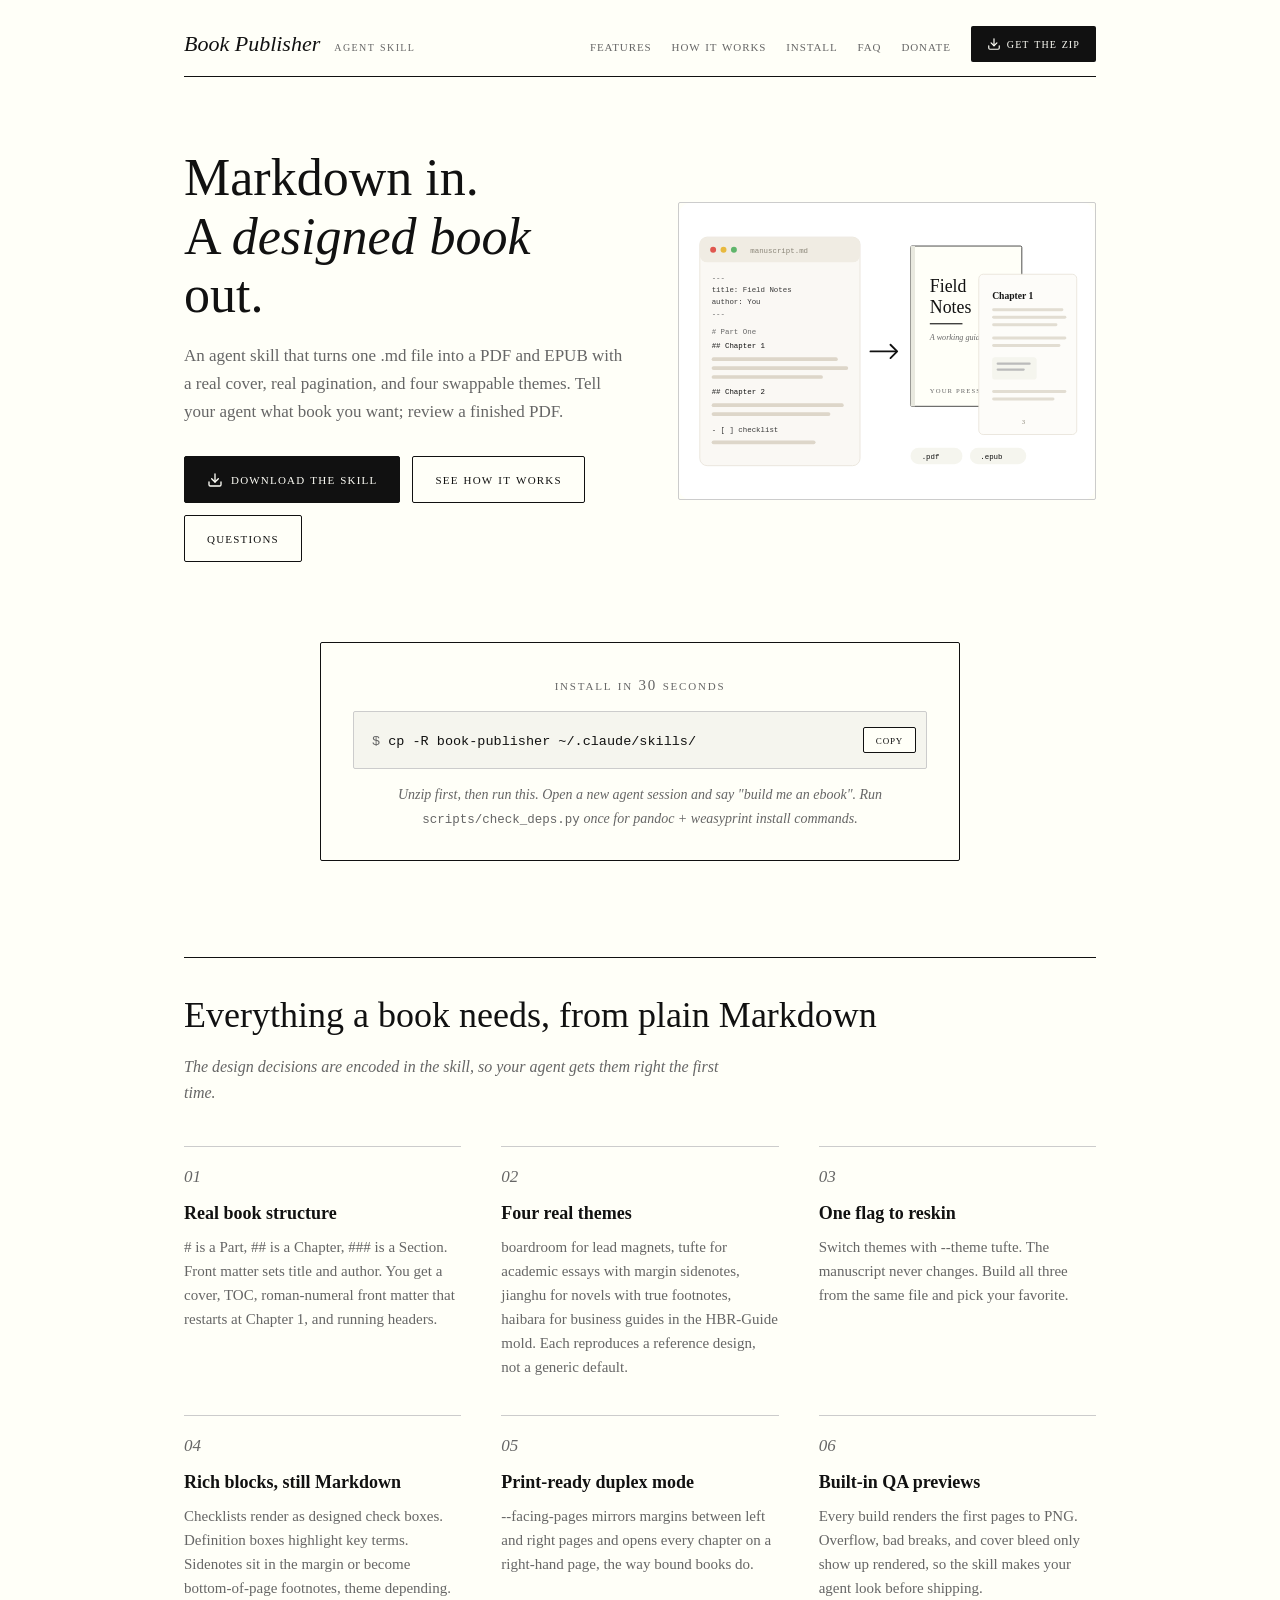
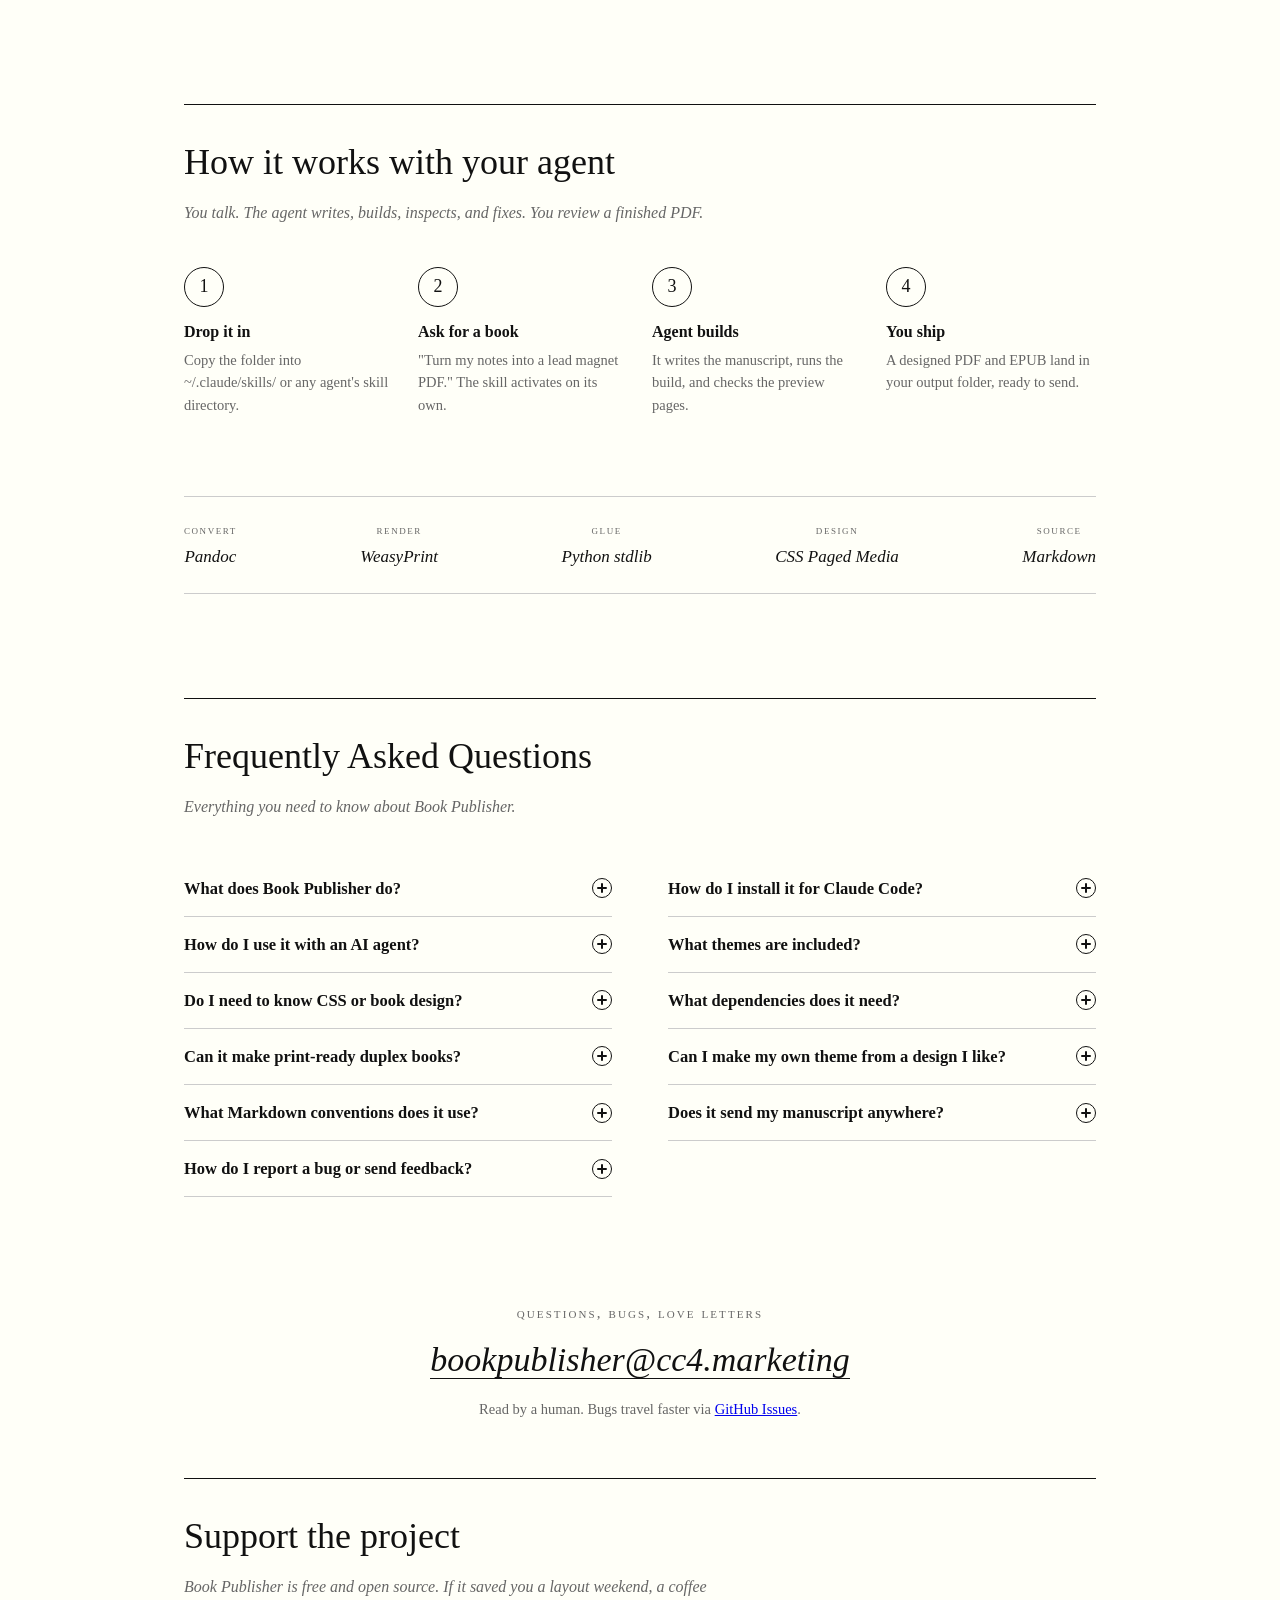
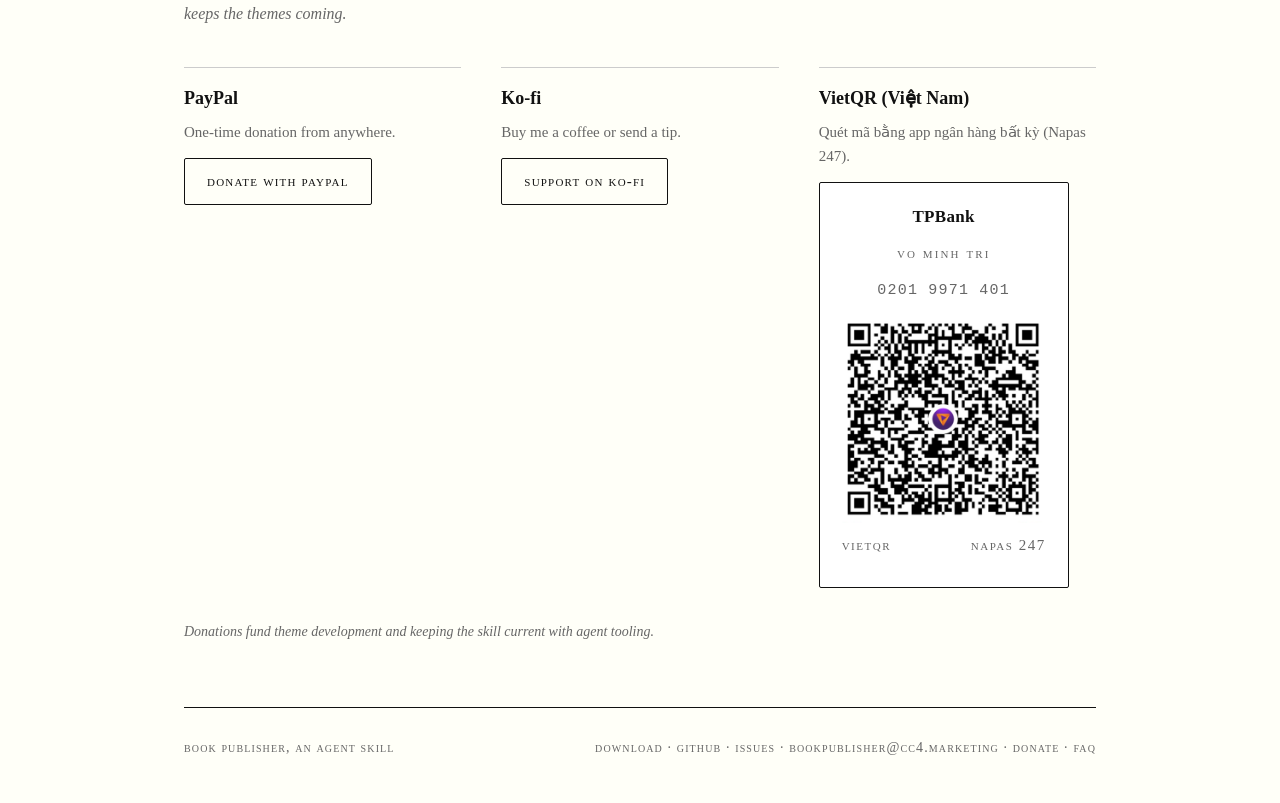
==== commit da36ea06: "docs(site): four themes incl. haibara across copy, meta, JSON-LD, FAQ Claude-Session: https://claude" ====
--- a/site/index.html
+++ b/site/index.html
@@ -4,7 +4,7 @@
   <meta charset="UTF-8">
   <meta name="viewport" content="width=device-width, initial-scale=1.0">
   <title>Book Publisher: Turn Markdown into designed PDF and EPUB books</title>
-  <meta name="description" content="Builds designed PDF and EPUB books from one Markdown file. Three real themes, cover pages, sidenotes, print-ready pagination. An agent skill, free and offline.">
+  <meta name="description" content="Builds designed PDF and EPUB books from one Markdown file. Four real themes, cover pages, sidenotes, print-ready pagination. An agent skill, free and offline.">
   <meta name="keywords" content="book publisher skill, markdown to pdf book, markdown to epub, ebook generator, lead magnet pdf, agent skill, claude code skill, pandoc weasyprint book, book from markdown">
   <meta name="robots" content="index, follow">
   <meta name="author" content="Book Publisher">
@@ -15,7 +15,7 @@
   <meta property="og:type" content="website">
   <meta property="og:url" content="https://bookpublisher.cc4.marketing/">
   <meta property="og:title" content="Book Publisher: Turn Markdown into designed PDF and EPUB books">
-  <meta property="og:description" content="One Markdown file in, a designed book out. Cover, TOC, sidenotes, three themes, print-ready pagination. Runs offline with your AI agent.">
+  <meta property="og:description" content="One Markdown file in, a designed book out. Cover, TOC, sidenotes, four themes, print-ready pagination. Runs offline with your AI agent.">
   <meta property="og:site_name" content="Book Publisher">
   <meta property="og:locale" content="en_US">
 
@@ -23,7 +23,7 @@
   <meta name="twitter:card" content="summary_large_image">
   <meta name="twitter:url" content="https://bookpublisher.cc4.marketing/">
   <meta name="twitter:title" content="Book Publisher: Turn Markdown into designed PDF and EPUB books">
-  <meta name="twitter:description" content="Write Markdown, get a designed book. Three themes, real pagination, EPUB included. Free, offline, agent-native.">
+  <meta name="twitter:description" content="Write Markdown, get a designed book. Four themes, real pagination, EPUB included. Free, offline, agent-native.">
 
   <!-- Structured Data: SoftwareApplication -->
   <script type="application/ld+json">
@@ -34,13 +34,13 @@
     "applicationCategory": "DesktopApplication",
     "operatingSystem": "macOS, Linux",
     "url": "https://bookpublisher.cc4.marketing/",
-    "description": "Builds designed PDF and EPUB books from one Markdown file. Three real themes, cover pages, sidenotes, print-ready pagination. An agent skill, free and offline.",
+    "description": "Builds designed PDF and EPUB books from one Markdown file. Four real themes, cover pages, sidenotes, print-ready pagination. An agent skill, free and offline.",
     "offers": { "@type": "Offer", "price": "0", "priceCurrency": "USD" },
     "softwareVersion": "0.1.0",
     "codeRepository": "https://github.com/blacklogos/book-publisher",
     "featureList": [
       "One Markdown manuscript builds both PDF and EPUB",
-      "Three swappable themes derived from real reference designs",
+      "Four swappable themes derived from real reference designs",
       "Cover page, TOC, roman-numeral front matter, running headers",
       "Checklists, definition boxes, sidenotes, and real footnotes",
       "Facing-pages mode with mirrored margins for duplex print",
@@ -74,7 +74,7 @@
       {
         "@type": "Question",
         "name": "What themes are included in Book Publisher?",
-        "acceptedAnswer": { "@type": "Answer", "text": "Book Publisher ships three themes: boardroom, a corporate lead-magnet look with colored headings and a full-bleed cover; tufte, a monochrome academic style with margin sidenotes adapted from Tufte CSS; and jianghu, a translated-novel look with digest trim, centered chapter openers, and real bottom-of-page footnotes. Switching themes is one flag and never requires manuscript changes." }
+        "acceptedAnswer": { "@type": "Answer", "text": "Book Publisher ships four themes: boardroom, a corporate lead-magnet look with colored headings and a full-bleed cover; tufte, a monochrome academic style with margin sidenotes adapted from Tufte CSS; jianghu, a translated-novel look with digest trim, centered chapter openers, and real bottom-of-page footnotes; and haibara, a business-guide look in the spirit of the HBR Guide series with a serif body, sans chapter openers, and a Contents page with real page numbers. Switching themes is one flag and never requires manuscript changes." }
       },
       {
         "@type": "Question",
@@ -94,7 +94,7 @@
       {
         "@type": "Question",
         "name": "Can I create my own theme from a design I like?",
-        "acceptedAnswer": { "@type": "Answer", "text": "Yes. Book Publisher documents the exact process used to build its three themes: fetch the reference PDF or web page, sample the real colors, read the real fonts and CSS, then translate to print CSS. Hand your agent the reference and say 'make a theme from this'; the guide in references/themes.md covers the known pitfalls." }
+        "acceptedAnswer": { "@type": "Answer", "text": "Yes. Book Publisher documents the exact process used to build its four themes: fetch the reference PDF or web page, sample the real colors, read the real fonts and CSS, then translate to print CSS. Hand your agent the reference and say 'make a theme from this'; the guide in references/themes.md covers the known pitfalls." }
       },
       {
         "@type": "Question",
@@ -409,7 +409,7 @@
     <section class="hero">
       <div class="hero-text">
         <h1>Markdown in.<br>A <span>designed book</span> out.</h1>
-        <p class="tagline">An agent skill that turns one .md file into a PDF and EPUB with a real cover, real pagination, and three swappable themes. Tell your agent what book you want; review a finished PDF.</p>
+        <p class="tagline">An agent skill that turns one .md file into a PDF and EPUB with a real cover, real pagination, and four swappable themes. Tell your agent what book you want; review a finished PDF.</p>
         <div class="hero-ctas">
           <a href="https://github.com/blacklogos/book-publisher/releases/latest/download/book-publisher.zip" class="btn-primary" download>
             <svg width="16" height="16" viewBox="0 0 24 24" fill="none" stroke="currentColor" stroke-width="2" stroke-linecap="round" stroke-linejoin="round"><path d="M21 15v4a2 2 0 01-2 2H5a2 2 0 01-2-2v-4"/><polyline points="7 10 12 15 17 10"/><line x1="12" y1="15" x2="12" y2="3"/></svg>
@@ -513,8 +513,8 @@
         </div>
         <div class="feature-card">
           <div class="feature-num">02</div>
-          <h3>Three real themes</h3>
-          <p>boardroom for lead magnets, tufte for academic essays with margin sidenotes, jianghu for novels with true footnotes. Each reproduces a reference design, not a generic default.</p>
+          <h3>Four real themes</h3>
+          <p>boardroom for lead magnets, tufte for academic essays with margin sidenotes, jianghu for novels with true footnotes, haibara for business guides in the HBR-Guide mold. Each reproduces a reference design, not a generic default.</p>
         </div>
         <div class="feature-card">
           <div class="feature-num">03</div>
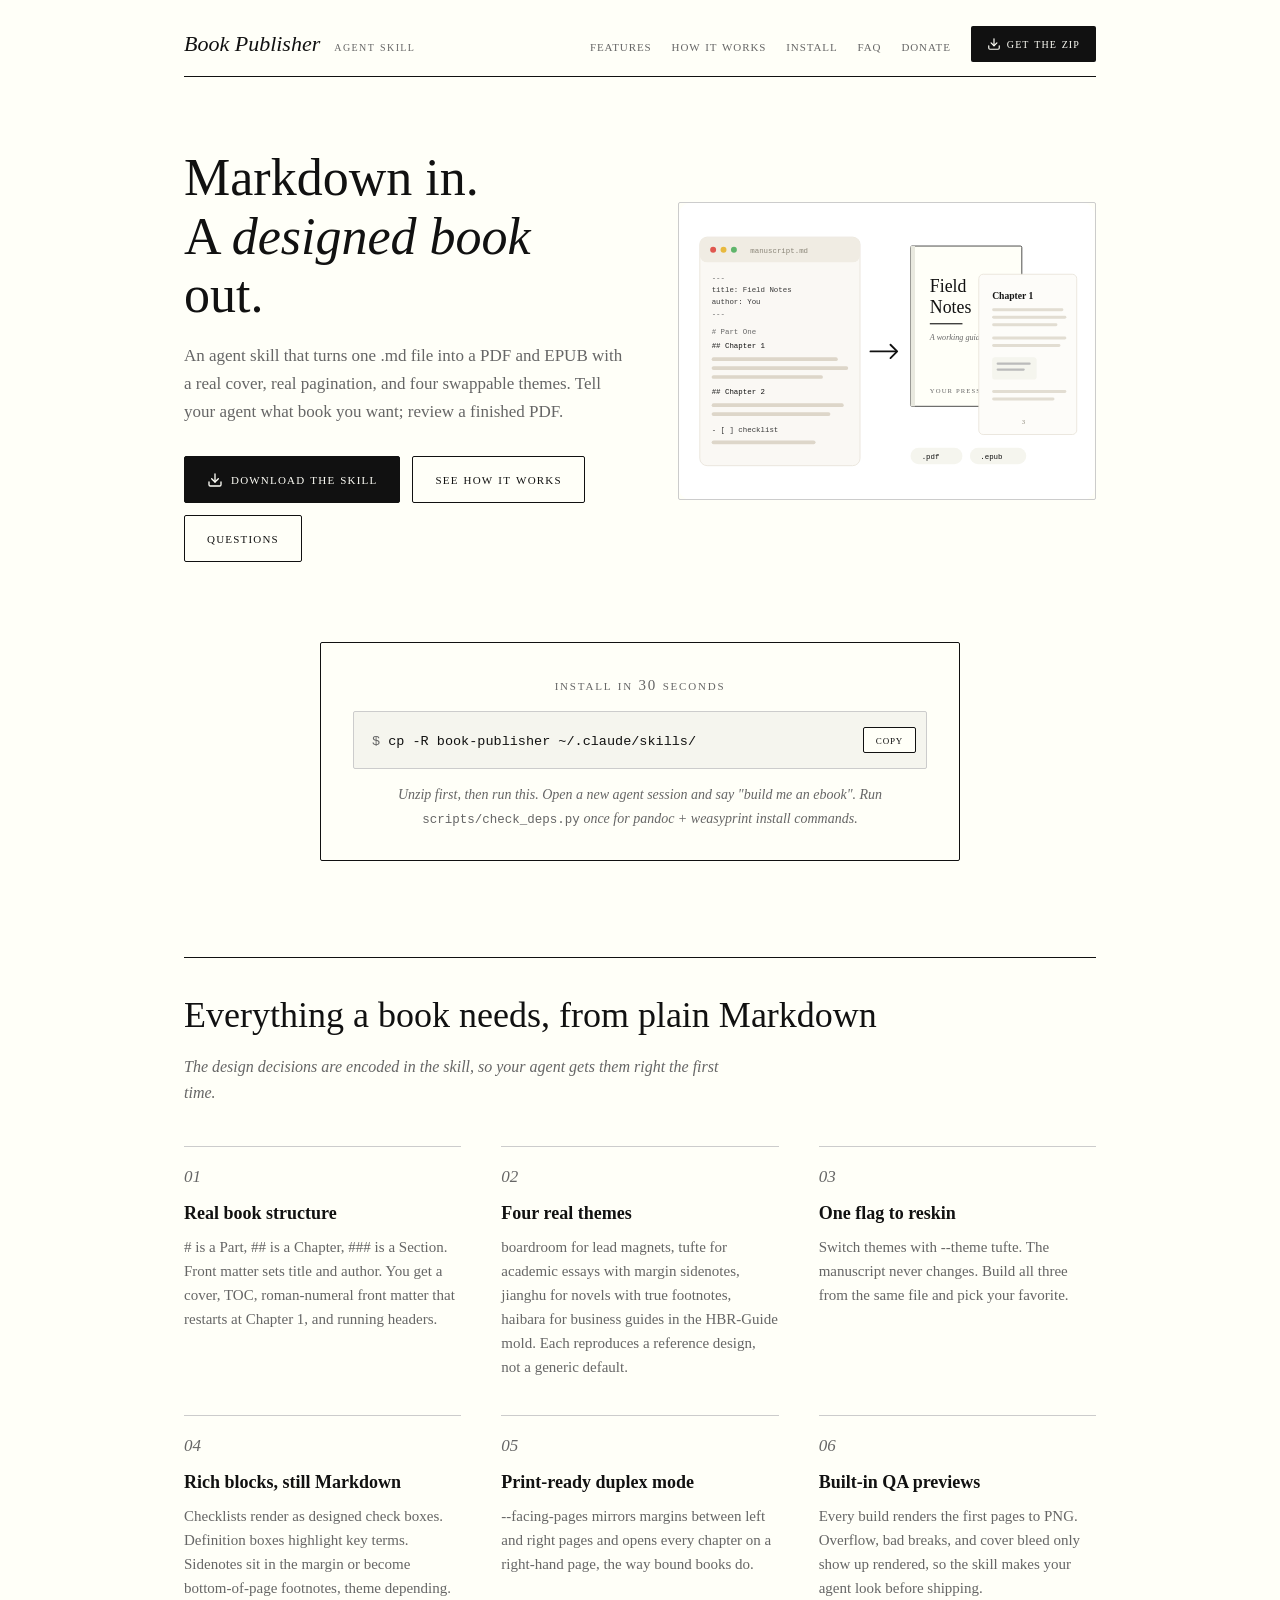
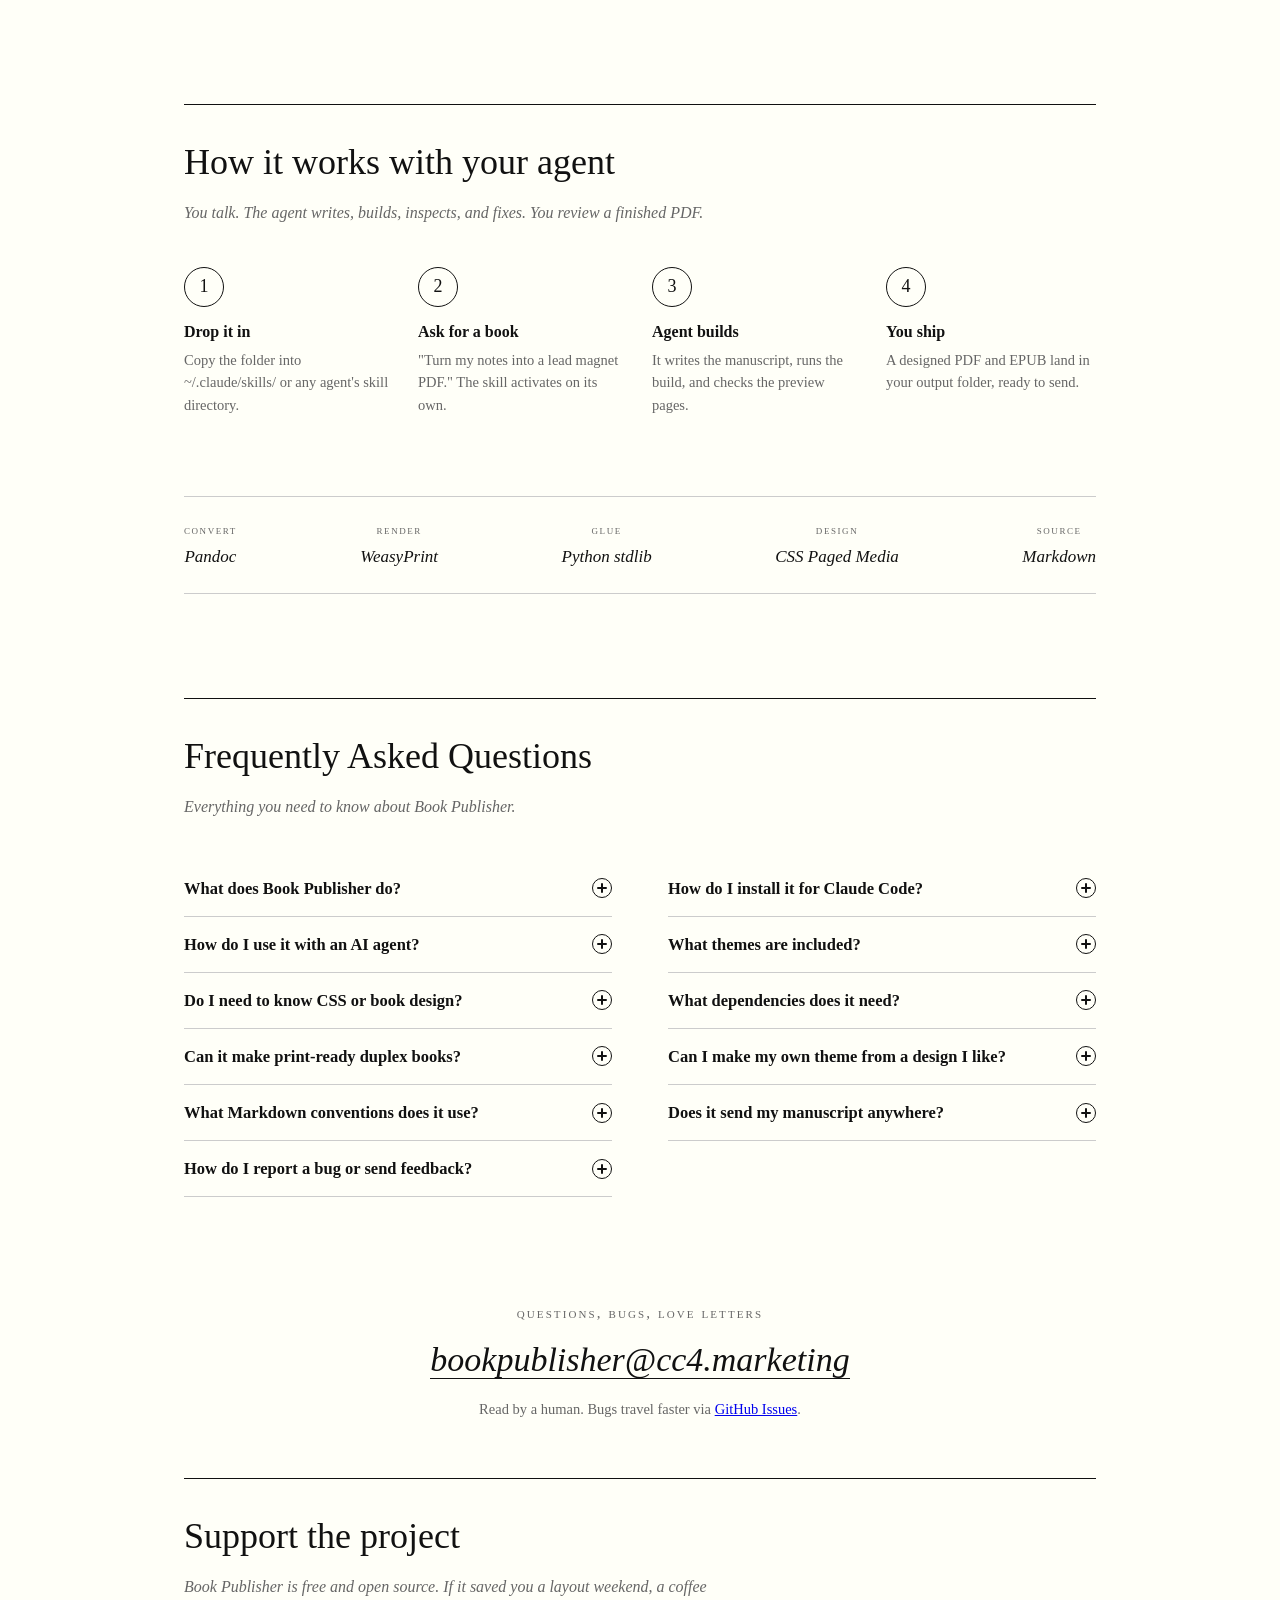
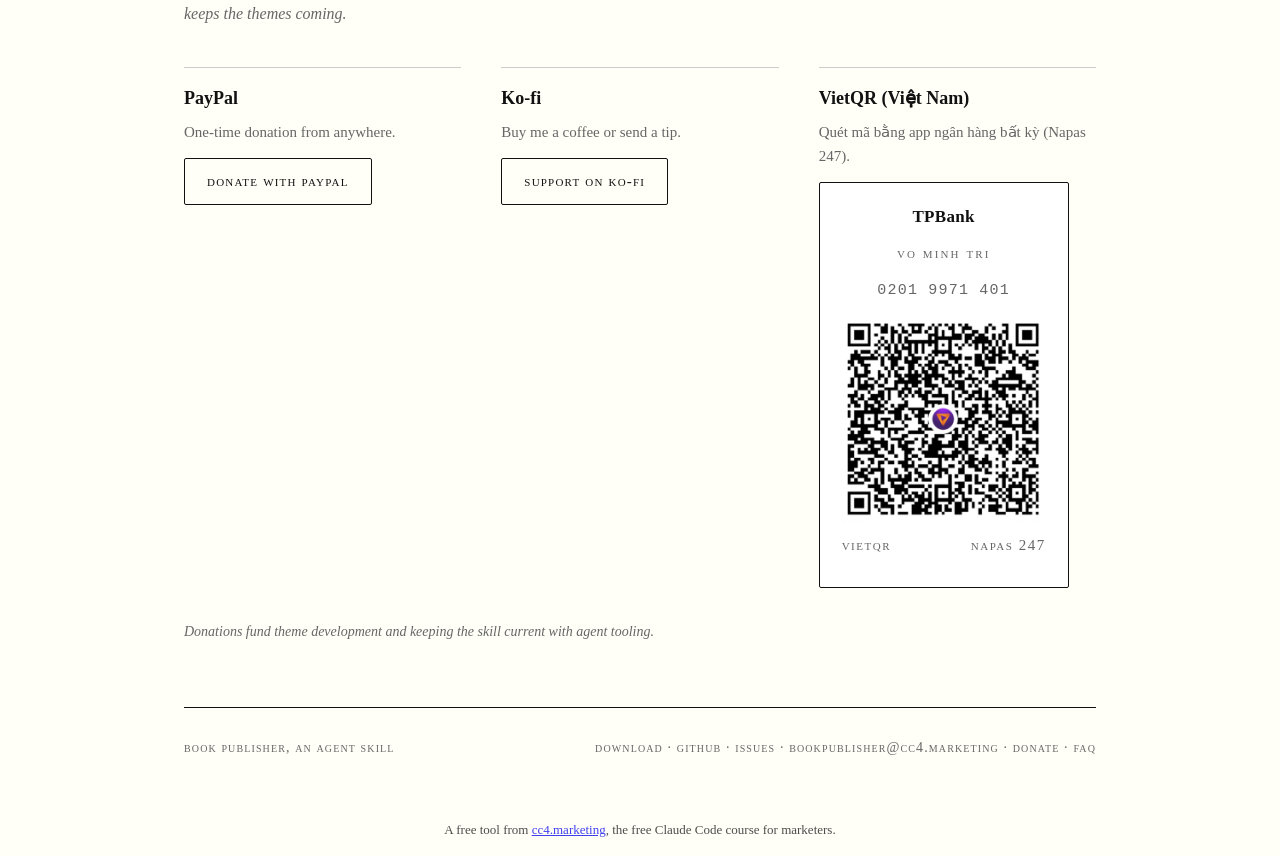
==== commit a51883d1: "feat(site): SEO kit (404, robots, sitemap, llms.txt, og image) and cc4 analytics" ====
--- a/site/index.html
+++ b/site/index.html
@@ -27,27 +27,42 @@
 
   <!-- Structured Data: SoftwareApplication -->
   <script type="application/ld+json">
-  {
-    "@context": "https://schema.org",
-    "@type": "SoftwareApplication",
-    "name": "Book Publisher",
-    "applicationCategory": "DesktopApplication",
-    "operatingSystem": "macOS, Linux",
-    "url": "https://bookpublisher.cc4.marketing/",
-    "description": "Builds designed PDF and EPUB books from one Markdown file. Four real themes, cover pages, sidenotes, print-ready pagination. An agent skill, free and offline.",
-    "offers": { "@type": "Offer", "price": "0", "priceCurrency": "USD" },
-    "softwareVersion": "0.1.0",
-    "codeRepository": "https://github.com/blacklogos/book-publisher",
-    "featureList": [
-      "One Markdown manuscript builds both PDF and EPUB",
-      "Four swappable themes derived from real reference designs",
-      "Cover page, TOC, roman-numeral front matter, running headers",
-      "Checklists, definition boxes, sidenotes, and real footnotes",
-      "Facing-pages mode with mirrored margins for duplex print",
-      "Automatic preview PNGs of rendered pages for QA",
-      "Works with Claude Code, Codex, and any agent that reads skill folders"
-    ]
+{
+  "@context": "https://schema.org",
+  "@type": "SoftwareApplication",
+  "name": "Book Publisher",
+  "applicationCategory": "DesktopApplication",
+  "operatingSystem": "macOS, Linux",
+  "url": "https://bookpublisher.cc4.marketing/",
+  "description": "Builds designed PDF and EPUB books from one Markdown file. Four real themes, cover pages, sidenotes, print-ready pagination. An agent skill, free and offline.",
+  "offers": {
+    "@type": "Offer",
+    "price": "0",
+    "priceCurrency": "USD"
+  },
+  "softwareVersion": "0.1.0",
+  "codeRepository": "https://github.com/blacklogos/book-publisher",
+  "featureList": [
+    "One Markdown manuscript builds both PDF and EPUB",
+    "Four swappable themes derived from real reference designs",
+    "Cover page, TOC, roman-numeral front matter, running headers",
+    "Checklists, definition boxes, sidenotes, and real footnotes",
+    "Facing-pages mode with mirrored margins for duplex print",
+    "Automatic preview PNGs of rendered pages for QA",
+    "Works with Claude Code, Codex, and any agent that reads skill folders"
+  ],
+  "publisher": {
+    "@type": "Organization",
+    "name": "CC4.Marketing",
+    "url": "https://cc4.marketing/",
+    "logo": {
+      "@type": "ImageObject",
+      "url": "https://cc4.marketing/apple-touch-icon.png",
+      "width": 180,
+      "height": 180
+    }
   }
+}
   </script>
 
   <!-- Structured Data: FAQPage -->
@@ -378,6 +393,30 @@
     }
     @media (max-width: 480px) { .steps { grid-template-columns: 1fr; } }
   </style>
+<!-- cc4-analytics:start -->
+<script>
+  // Same stack as cc4.marketing. Only the production host reports; previews stay out.
+  if (location.hostname === 'bookpublisher.cc4.marketing') {
+    var cc4s = function (src, attrs) {
+      var s = document.createElement('script'); s.src = src; s.defer = true;
+      for (var k in attrs) s.setAttribute(k, attrs[k]);
+      document.head.appendChild(s);
+    };
+    window.dataLayer = window.dataLayer || [];
+    window.gtag = function () { dataLayer.push(arguments); };
+    gtag('js', new Date()); gtag('config', 'G-RERRE2NHVP');
+    cc4s('https://www.googletagmanager.com/gtag/js?id=G-RERRE2NHVP', {});
+    cc4s('https://bialytics.biplus.com.vn/js/script.js', { 'data-domain': 'cc4.marketing' });
+    cc4s('https://s.cc4.marketing/beacon.js', { 'data-site': 'bookpublisher.cc4.marketing' });
+  }
+</script>
+<!-- cc4-analytics:end -->
+<!-- cc4-og-image:start -->
+<meta property="og:image" content="https://bookpublisher.cc4.marketing/og-image.png">
+<meta property="og:image:width" content="1200">
+<meta property="og:image:height" content="630">
+<meta name="twitter:image" content="https://bookpublisher.cc4.marketing/og-image.png">
+<!-- cc4-og-image:end -->
 </head>
 <body>
 
@@ -728,5 +767,10 @@
       });
     });
   </script>
+<!-- cc4-hub-link:start -->
+<p style="text-align:center;font-size:13px;opacity:.75;margin:16px 0">
+  A free tool from <a href="https://cc4.marketing/?utm_source=bookpublisher&amp;utm_medium=footer&amp;utm_campaign=hub-link">cc4.marketing</a>, the free Claude Code course for marketers.
+</p>
+<!-- cc4-hub-link:end -->
 </body>
 </html>
